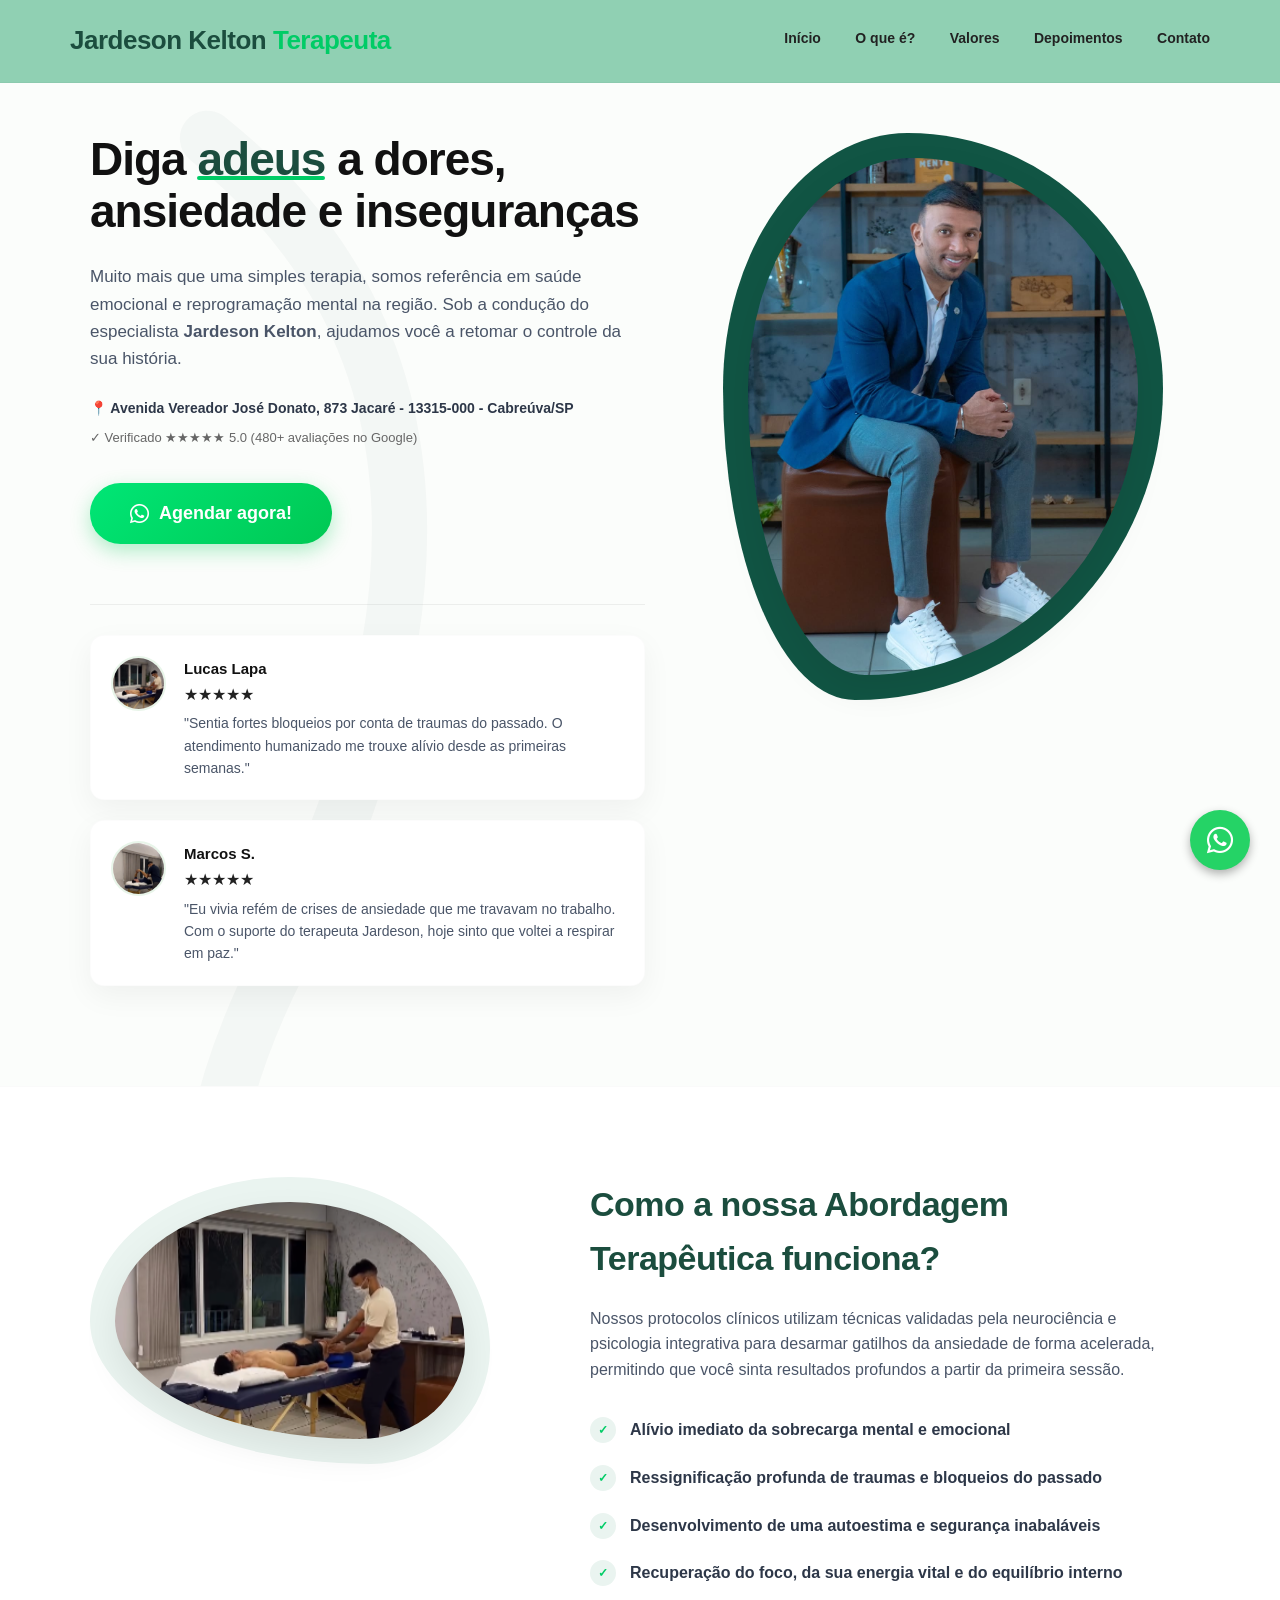
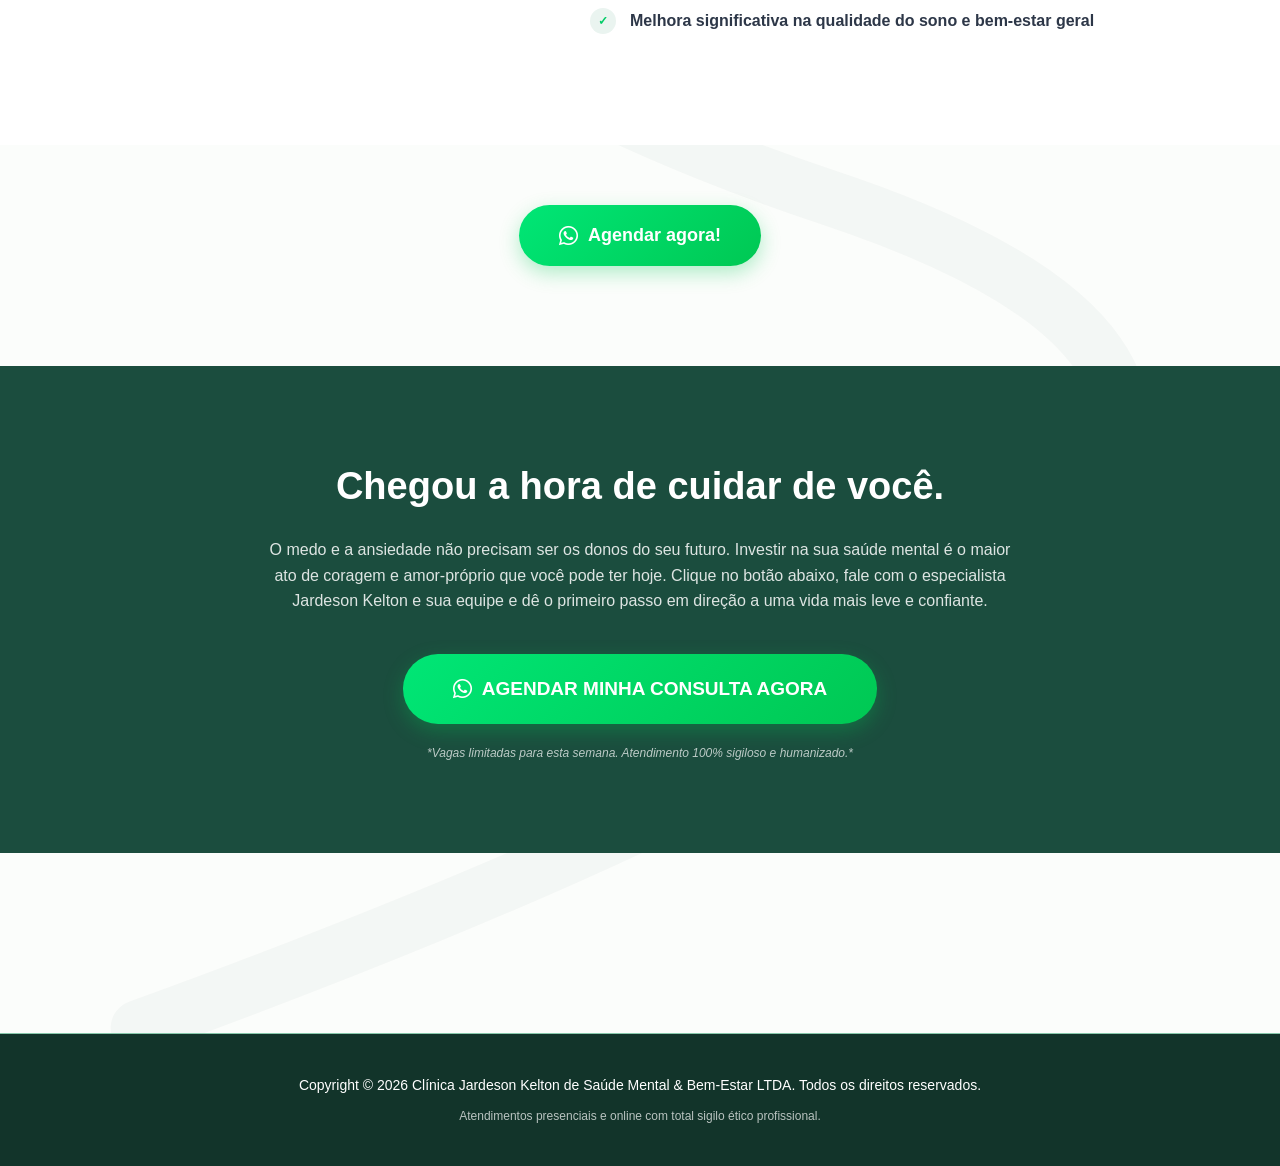
==== index.html @ 59429563 "First commit" ====
<!DOCTYPE html>
<html lang="pt-BR">
<head>
    <meta charset="UTF-8">
    <meta name="viewport" content="width=device-width, initial-scale=1.0">
    <title>Clínica Jardeson Kelton - Vença Traumas, Ansiedade e Inseguranças</title>
    <link rel="stylesheet" href="style.css">
    <link rel="stylesheet" href="https://cdnjs.cloudflare.com/ajax/libs/font-awesome/6.0.0/css/all.min.css">
</head>
<body>

    <div class="watermark-bg"></div>

    <header>
        <div class="header-container clearfix">
            <a href="#" class="logo">Jardeson Kelton<span> Terapeuta</span></a>
            <ul class="nav-menu">
                <li><a href="#">Início</a></li>
                <li><a href="#">O que é?</a></li>
                <li><a href="#">Valores</a></li>
                <li><a href="#">Depoimentos</a></li>
                <li><a href="#">Contato</a></li>
            </ul>
        </div>
    </header>

    <section class="hero-section clearfix">
        <div class="hero-left">
            <h1>Diga <span class="highlight">adeus</span> a dores, ansiedade e inseguranças</h1>
            <p class="subtitle">Muito mais que uma simples terapia, somos referência em saúde emocional e reprogramação mental na região. Sob a condução do especialista <strong>Jardeson Kelton</strong>, ajudamos você a retomar o controle da sua história.</p>
            
            <p class="location-info">📍 Avenida Vereador José Donato, 873 Jacaré - 13315-000 - Cabreúva/SP</p>
            <p class="rating-info">✓ Verificado <span class="stars">★★★★★</span> 5.0 (480+ avaliações no Google)</p>
            
            <a href="https://wa.me/5511999999999" class="btn-cta">
                <i class="fab fa-whatsapp"></i> Agendar agora!
            </a>

            <div class="testimonial-container">
                <div class="testimonial-card">
                    <img src="images/jk4.PNG" alt="Lucas Lapa" class="avatar">
                    <div class="test-content">
                        <span class="author-name">Lucas Lapa</span>
                        <div class="stars">★★★★★</div>
                        <p>"Sentia fortes bloqueios por conta de traumas do passado. O atendimento humanizado me trouxe alívio desde as primeiras semanas."</p>
                    </div>
                </div>

                <div class="testimonial-card">
                    <img src="images/jk3.PNG" alt="Marcos S." class="avatar">
                    <div class="test-content">
                        <span class="author-name">Marcos S.</span>
                        <div class="stars">★★★★★</div>
                        <p>"Eu vivia refém de crises de ansiedade que me travavam no trabalho. Com o suporte do terapeuta Jardeson, hoje sinto que voltei a respirar em paz."</p>
                    </div>
                </div>
            </div>
        </div>

        <div class="hero-right">
            <div class="image-wrapper hero-shape">
                <img src="images/jk2.jpg" alt="Sessão de terapia com Jardeson Kelton" class="main-img">
            </div>
        </div>
    </section>

    <section class="features-section clearfix">
        <div class="features-container">
            <div class="features-left">
                <div class="image-wrapper feature-shape">
                    <img src="images/jk4.PNG" alt="Transformação mental e bem-estar" class="main-img">
                </div>
            </div>

            <div class="features-right">
                <h2>Como a nossa Abordagem Terapêutica funciona?</h2>
                <p class="features-intro">Nossos protocolos clínicos utilizam técnicas validadas pela neurociência e psicologia integrativa para desarmar gatilhos da ansiedade de forma acelerada, permitindo que você sinta resultados profundos a partir da primeira sessão.</p>
                
                <ul class="feature-list">
                    <li>Alívio imediato da sobrecarga mental e emocional</li>
                    <li>Ressignificação profunda de traumas e bloqueios do passado</li>
                    <li>Desenvolvimento de uma autoestima e segurança inabaláveis</li>
                    <li>Recuperação do foco, da sua energia vital e do equilíbrio interno</li>
                    <li>Melhora significativa na qualidade do sono e bem-estar geral</li>
                </ul>
            </div>
        </div>
    </section>

    <section class="cta-center-section">
        <a href="https://wa.me/5511999999999" class="btn-cta">
            <i class="fab fa-whatsapp"></i> Agendar agora!
        </a>
    </section>

    <section class="final-cta-section">
        <div class="final-cta-container">
            <h2>Chegou a hora de cuidar de você.</h2>
            <p>O medo e a ansiedade não precisam ser os donos do seu futuro. Investir na sua saúde mental é o maior ato de coragem e amor-próprio que você pode ter hoje. Clique no botão abaixo, fale com o especialista Jardeson Kelton e sua equipe e dê o primeiro passo em direção a uma vida mais leve e confiante.</p>
            <a href="https://wa.me/5511999999999" class="btn-cta btn-large">
                <i class="fab fa-whatsapp"></i> AGENDAR MINHA CONSULTA AGORA
            </a>
            <span class="sub-text">*Vagas limitadas para esta semana. Atendimento 100% sigiloso e humanizado.*</span>
        </div>
    </section>

    <section class="footer-image-section"></section>

    <footer>
        <p>Copyright © 2026 Clínica Jardeson Kelton de Saúde Mental & Bem-Estar LTDA. Todos os direitos reservados.</p>
        <p style="margin-top: 10px; font-size: 9pt; opacity: 0.7;">Atendimentos presenciais e online com total sigilo ético profissional.</p>
    </footer>

    <a href="https://wa.me/5511999999999" class="whatsapp-floating" target="_blank">
        <i class="fab fa-whatsapp"></i>
    </a>

</body>
</html>
---- style.css ----
/* RESET E CONFIGURAÇÕES DE CORES BASE */
:root {
    --primary-color: #1b4d3e;      /* Verde Escuro Clínico */
    --accent-color: #00cc66;       /* Verde WhatsApp de Alta Conversão */
    --accent-hover: #00b359;
    --text-dark: #222222;
    --text-muted: #666666;
    --bg-light: #fbfdfb;           /* Fundo off-white com toque sutil de verde */
    --card-shadow: 0 10px 30px rgba(0, 0, 0, 0.05);
}

* {
    box-sizing: border-box;
    margin: 0;
    padding: 0;
    font-family: 'Segoe UI', Tahoma, Geneva, Verdana, sans-serif;
}

body {
    background-color: var(--bg-light);
    color: var(--text-dark);
    line-height: 1.6;
    overflow-x: hidden;
    position: relative;
}

/* MARCA D'ÁGUA ORGÂNICA DE FUNDO (Linhas fluidas da referência) */
.watermark-bg {
    position: absolute;
    width: 100%;
    height: 100%;
    top: 0;
    left: 0;
    background-image: url('data:image/svg+xml;utf8,<svg xmlns="http://www.w3.org/2000/svg" width="1000" height="2000" viewBox="0 0 1000 2000"><path d="M150,100 Q400,300 200,700 T600,1300 T100,1900" fill="none" stroke="rgba(27,77,62,0.03)" stroke-width="40" stroke-linecap="round"/></svg>');
    background-size: cover;
    z-index: -1;
    pointer-events: none;
}

.clearfix::after {
    content: "";
    clear: both;
    display: table;
}

/* CABEÇALHO PREMIUM */
header {
    background-color: rgba(140, 207, 176, 0.959);
    padding: 20px 40px;
    border-bottom: 1px solid rgba(0,0,0,0.03);
    position: sticky;
    top: 0;
    z-index: 1000;
    backdrop-filter: blur(10px);
}

.header-container {
    max-width: 1140px;
    margin: 0 auto;
}

.logo {
    float: left;
    font-size: 26px;
    font-weight: 800;
    color: var(--primary-color);
    text-decoration: none;
    letter-spacing: -0.5px;
}

.logo span { color: var(--accent-color); }

.nav-menu {
    float: right;
    list-style: none;
    margin-top: 5px;
}

.nav-menu li { display: inline-block; margin-left: 30px; }
.nav-menu li a {
    text-decoration: none;
    color: var(--text-dark);
    font-size: 14px;
    font-weight: 600;
    transition: color 0.2s;
}
.nav-menu li a:hover { color: var(--primary-color); }

/* SEÇÃO HERO */
.hero-section {
    max-width: 1140px;
    margin: 50px auto;
    padding: 0 20px;
}

.hero-left { width: 55%; float: left; padding-right: 50px; }
.hero-right { width: 45%; float: right; display: flex; justify-content: center; }

.hero-left h1 {
    font-size: 46px;
    color: #111111;
    line-height: 1.15;
    margin-bottom: 25px;
    font-weight: 800;
    letter-spacing: -1px;
}

.hero-left h1 .highlight {
    color: var(--primary-color);
    position: relative;
    display: inline-block;
}

.hero-left h1 .highlight::after {
    content: "";
    position: absolute;
    width: 100%;
    height: 4px;
    background: var(--accent-color);
    bottom: 5px;
    left: 0;
    border-radius: 2px;
}

.subtitle {
    font-size: 17px;
    color: #4a5568;
    margin-bottom: 25px;
    font-weight: 400;
}

.location-info {
    font-size: 14px;
    color: #2d3748;
    font-weight: 700;
    margin-bottom: 8px;
}

.rating-info {
    font-size: 13px;
    color: var(--text-muted);
    margin-bottom: 35px;
}

/* BOTÃO DE CONVERSÃO WHATSAPP (IGUAL À REFERÊNCIA) */
.btn-cta {
    display: inline-flex;
    align-items: center;
    gap: 10px;
    background: linear-gradient(135deg, #00e676 0%, #00c853 100%);
    color: #ffffff;
    text-decoration: none;
    padding: 16px 40px;
    border-radius: 50px;
    font-size: 18px;
    font-weight: 700;
    box-shadow: 0 7px 20px rgba(0, 200, 83, 0.3);
    transition: all 0.3s transform ease;
    margin-bottom: 40px;
}

.btn-cta:hover {
    transform: translateY(-2px);
    box-shadow: 0 10px 25px rgba(0, 200, 83, 0.4);
}

.btn-cta i { font-size: 22px; }

/* LISTA DE DEPOIMENTOS (Estilo clean flutuante) */
.testimonial-container {
    margin-top: 20px;
    border-top: 1px solid rgba(0,0,0,0.06);
    padding-top: 30px;
}

.testimonial-card {
    background: #ffffff;
    padding: 20px;
    border-radius: 14px;
    box-shadow: var(--card-shadow);
    margin-bottom: 20px;
    display: flex;
    align-items: flex-start;
    border: 1px solid rgba(0,0,0,0.01);
}

.avatar {
    width: 55px;
    height: 55px;
    border-radius: 50%;
    object-fit: cover;
    margin-right: 18px;
    border: 2px solid #e8f5e9;
}

.test-content .author-name {
    font-weight: 700;
    font-size: 15px;
    color: #111;
}

.test-content p {
    font-size: 14px;
    color: #4a5568;
    margin-top: 5px;
    font-style: normal;
}

/* MOLDURA EM CURVA ORGÂNICA (Estética Premium da foto) */
.hero-shape {
    background: #115544;
    border-radius: 42% 58% 70% 30% / 45% 45% 55% 55%;
    padding: 25px;
    max-width: 440px;
}

.feature-shape {
    background: #eaf4f0;
    border-radius: 50% 50% 30% 70% / 50% 60% 40% 50%;
    padding: 25px;
    max-width: 400px;
}

.main-img {
    width: 100%;
    height: auto;
    display: block;
    object-fit: cover;
    border-radius: inherit; /* Herda o formato orgânico */
    box-shadow: 0 15px 35px rgba(0,0,0,0.08);
}

/* SEÇÃO CARACTERÍSTICAS / O QUE É */
.features-section {
    background-color: #ffffff;
    padding: 90px 0;
    margin-top: 80px;
    border-top: 1px solid rgba(0,0,0,0.02);
}

.features-container { max-width: 1140px; margin: 0 auto; padding: 0 20px; }
.features-left { width: 40%; float: left; }
.features-right { width: 60%; float: right; padding-left: 60px; }

.features-right h2 {
    font-size: 34px;
    color: var(--primary-color);
    margin-bottom: 20px;
    font-weight: 800;
    letter-spacing: -0.5px;
}

.features-intro { font-size: 16px; color: #4a5568; margin-bottom: 35px; }

.feature-list { list-style: none; }
.feature-list li {
    font-size: 16px;
    font-weight: 600;
    color: #2d3748;
    margin-bottom: 22px;
    position: relative;
    padding-left: 40px;
}

.feature-list li::before {
    content: "✓";
    position: absolute;
    left: 0;
    top: 0;
    width: 26px;
    height: 26px;
    background-color: #eaf4f0;
    color: var(--accent-color);
    border-radius: 50%;
    text-align: center;
    line-height: 26px;
    font-size: 12px;
    font-weight: 900;
}

.cta-center-section { text-align: center; padding: 60px 20px; }

/* SEÇÃO FINAL DE CONVERSÃO (LINDO CONTRASTE VERDE ESCURO) */
.final-cta-section {
    background-color: var(--primary-color);
    color: #ffffff;
    padding: 90px 20px;
    text-align: center;
}

.final-cta-container { max-width: 750px; margin: 0 auto; }
.final-cta-container h2 { font-size: 38px; margin-bottom: 20px; font-weight: 800; }
.final-cta-container p { font-size: 16px; margin-bottom: 40px; opacity: 0.85; }

.btn-large { padding: 20px 50px; font-size: 19px; }

.sub-text {
    display: block;
    font-size: 12px;
    margin-top: -20px;
    opacity: 0.7;
    font-style: italic;
}

/* IMAGEM PRE-RODAPÉ (Skyline/Prédio da Referência) */
.footer-image-section {
    height: 180px;
    background: url('https://images.unsplash.com/photo-1542362567-b07eac790abc?auto=format&fit=crop&w=1200&q=80') no-repeat center center;
    background-size: cover;
    opacity: 0.15;
    filter: grayscale(100%);
}

/* RODAPÉ */
footer {
    background-color: #12342a;
    color: #ffffff;
    padding: 40px 20px;
    text-align: center;
    font-size: 14px;
    border-top: 1px solid rgba(140, 207, 176, 0.959);
}

/* WHATSAPP FLUTUANTE FIXO NO CANTO DA TELA */
.whatsapp-floating {
    position: fixed;
    width: 60px;
    height: 60px;
    bottom: 30px;
    right: 30px;
    background-color: #25d366;
    color: #fff;
    border-radius: 50%;
    text-align: center;
    font-size: 30px;
    box-shadow: 0 4px 10px rgba(0,0,0,0.3);
    z-index: 1000;
    display: flex;
    align-items: center;
    justify-content: center;
    text-decoration: none;
    transition: transform 0.2s;
}

.whatsapp-floating:hover { transform: scale(1.1); }

/* RESPONSIVIDADE EXCELENTE PARA CELULAR */
@media (max-width: 768px) {
    .hero-left, .hero-right, .features-left, .features-right {
        width: 100%;
        float: none;
        padding: 0;
    }
    .hero-right { margin-top: 40px; }
    .features-right { margin-top: 40px; }
    .nav-menu { display: none; }
    .hero-left h1 { font-size: 32px; }
    .final-cta-container h2 { font-size: 28px; }
    .btn-large { font-size: 15px; padding: 15px 20px; }
}
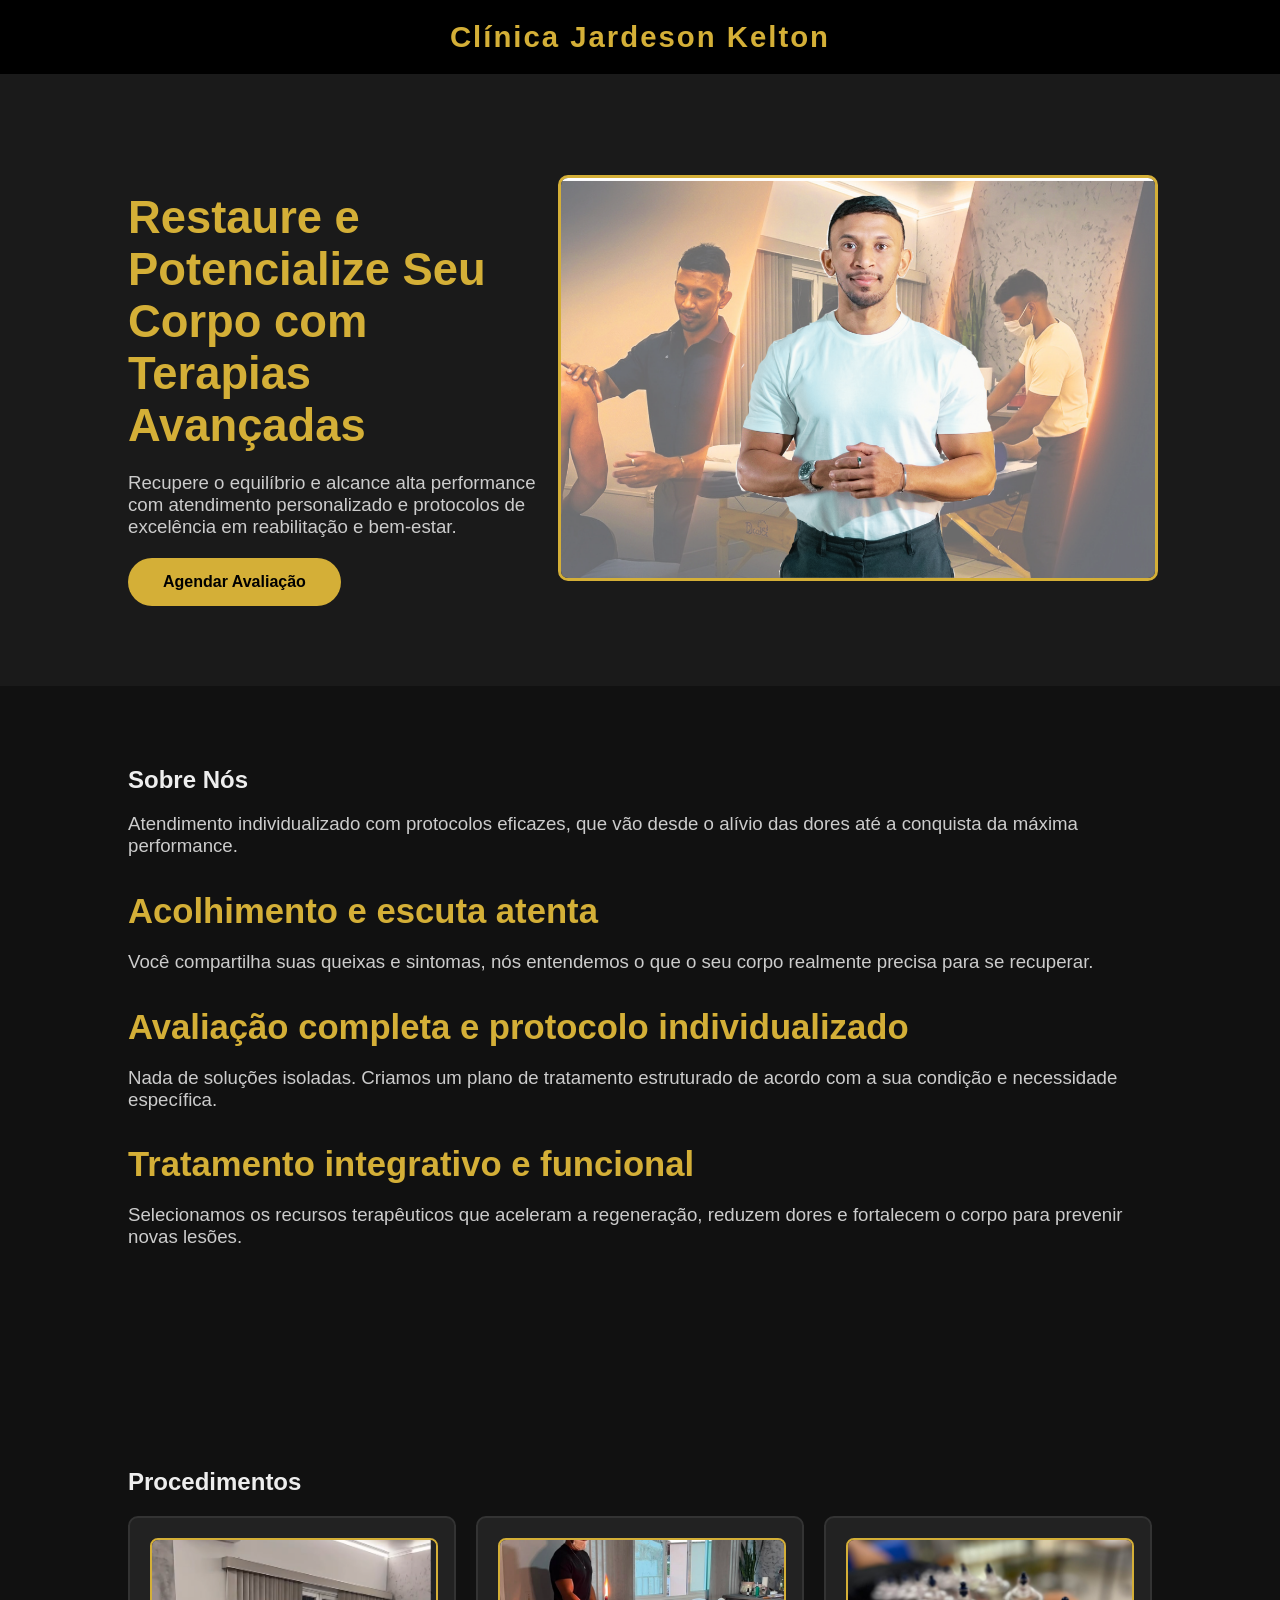
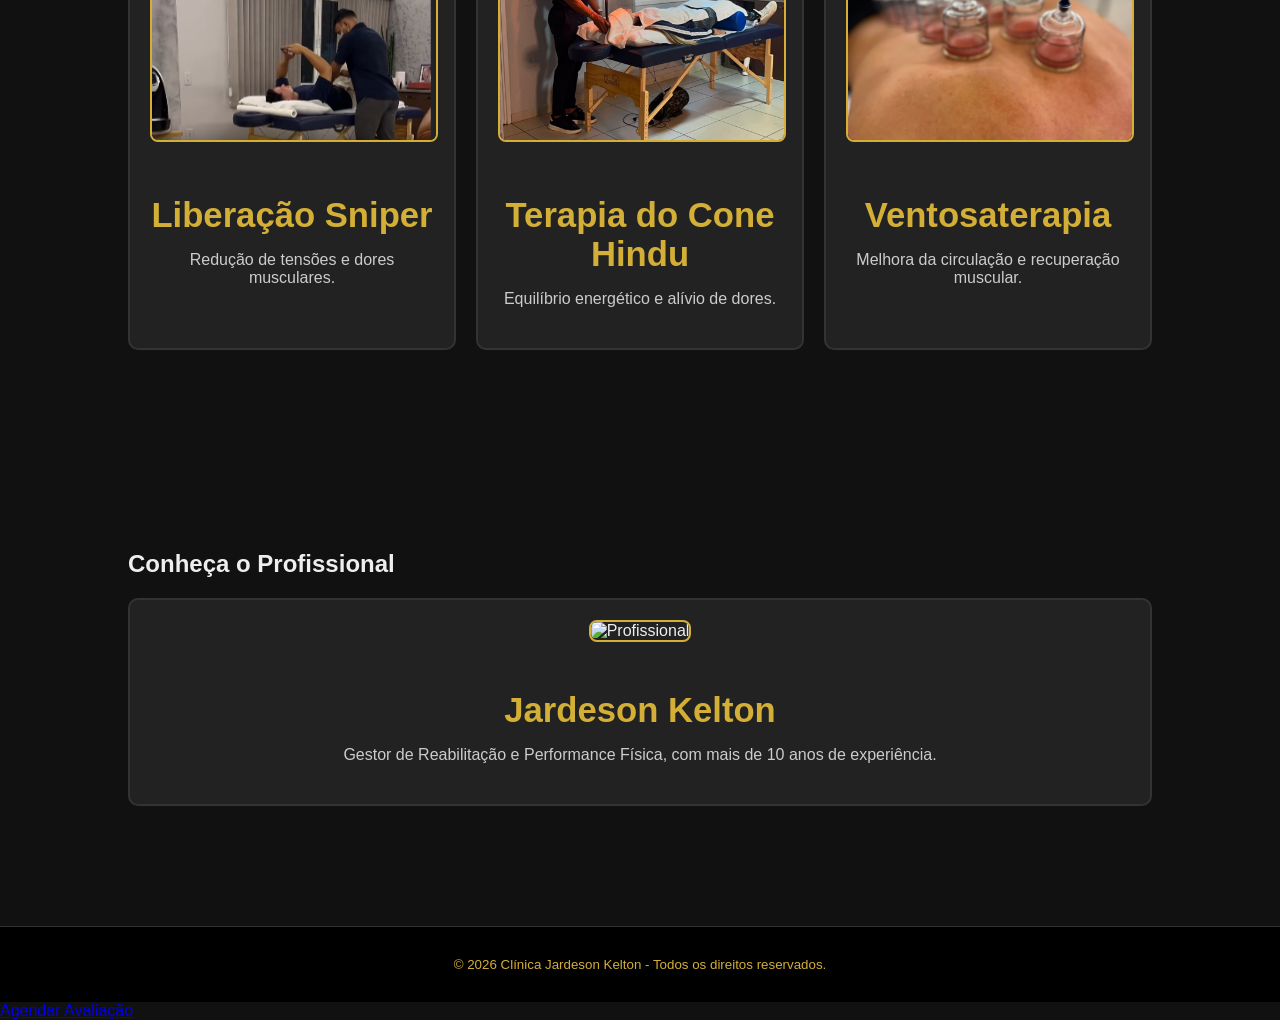
==== commit 6f81601f: "Refactor index.html for improved layout and styling Updated the structure and styling of the index.h" ====
--- a/index.html
+++ b/index.html
@@ -1,119 +1,220 @@
 <!DOCTYPE html>
 <html lang="pt-BR">
 <head>
-    <meta charset="UTF-8">
-    <meta name="viewport" content="width=device-width, initial-scale=1.0">
-    <title>Clínica Jardeson Kelton - Vença Traumas, Ansiedade e Inseguranças</title>
-    <link rel="stylesheet" href="style.css">
-    <link rel="stylesheet" href="https://cdnjs.cloudflare.com/ajax/libs/font-awesome/6.0.0/css/all.min.css">
+  <meta charset="UTF-8">
+  <meta name="viewport" content="width=device-width, initial-scale=1.0">
+  <title>Clínica Jardeson Kelton</title>
+  <style>
+    body {
+      margin: 0;
+      font-family: 'Helvetica Neue', Arial, sans-serif;
+      background-color: #111; /* fundo escuro */
+      color: #eee;
+    }
+
+    header {
+      background: #000;
+      color: #d4af37; /* dourado */
+      padding: 20px 40px;
+      text-align: center;
+      font-size: 22pt;
+      font-weight: bold;
+      letter-spacing: 2px;
+    }
+
+    .hero {
+      display: flex;
+      justify-content: space-between;
+      align-items: center;
+      padding: 80px 10%;
+      background-color: #1a1a1a;
+    }
+
+    .hero-text {
+      width: 50%;
+    }
+
+    .hero-text h1 {
+      font-size: 34pt;
+      color: #d4af37;
+      margin-bottom: 20px;
+    }
+
+    .hero-text p {
+      font-size: 14pt;
+      margin-bottom: 20px;
+      color: #ccc;
+    }
+
+    .hero-text .btn {
+      display: inline-block;
+      background: #d4af37;
+      color: #000;
+      padding: 15px 35px;
+      border-radius: 30px;
+      text-decoration: none;
+      font-weight: bold;
+      transition: 0.3s;
+    }
+
+    .hero-text .btn:hover {
+      background: #b7952b;
+    }
+
+    .hero-img {
+      width: 69%;
+    }
+
+    .hero-img img {
+      width: 100%;
+      height: 400px; /* tamanho padrão da foto */
+      object-fit: cover;
+      border-radius: 10px;
+      border: 3px solid #d4af37;
+    }
+
+    section {
+      padding: 60px 10%;
+    }
+
+    section h3 {
+      font-size: 26pt;
+      margin-bottom: 20px;
+      color: #d4af37;
+    }
+
+    h3 {
+  color: #d4af37; /* dourado */
+  margin-bottom: 10px;
+}
+
+p {
+  color: #ccc;
+  font-size: 14pt;
+  margin-bottom: 20px;
+}
+
+
+    .sobre, .procedimentos, .profissional {
+      margin-bottom: 60px;
+    }
+
+    .cards {
+      display: flex;
+      flex-wrap: wrap;
+      gap: 20px;
+    }
+
+    .card {
+      flex: 1 1 250px;
+      background: #222;
+      padding: 20px;
+      border-radius: 10px;
+      text-align: center;
+      border: 2px solid #333;
+      transition: 0.3s;
+    }
+
+    .card:hover {
+      border-color: #d4af37;
+    }
+
+    .card img {
+      width: 100%;
+      height: 200px; /* tamanho padrão das fotos dos cards */
+      object-fit: cover;
+      border-radius: 8px;
+      margin-bottom: 15px;
+      border: 2px solid #d4af37;
+    }
+
+    .card h3 {
+      color: #d4af37;
+      margin-bottom: 10px;
+    }
+
+    .card p {
+      color: #ccc;
+      font-size: 12pt;
+    }
+
+    footer {
+      background: #000;
+      color: #d4af37;
+      text-align: center;
+      padding: 30px;
+      font-size: 10pt;
+      border-top: 1px solid #333;
+    }
+  </style>
 </head>
 <body>
 
-    <div class="watermark-bg"></div>
-
-    <header>
-        <div class="header-container clearfix">
-            <a href="#" class="logo">Jardeson Kelton<span> Terapeuta</span></a>
-            <ul class="nav-menu">
-                <li><a href="#">Início</a></li>
-                <li><a href="#">O que é?</a></li>
-                <li><a href="#">Valores</a></li>
-                <li><a href="#">Depoimentos</a></li>
-                <li><a href="#">Contato</a></li>
-            </ul>
-        </div>
-    </header>
-
-    <section class="hero-section clearfix">
-        <div class="hero-left">
-            <h1>Diga <span class="highlight">adeus</span> a dores, ansiedade e inseguranças</h1>
-            <p class="subtitle">Muito mais que uma simples terapia, somos referência em saúde emocional e reprogramação mental na região. Sob a condução do especialista <strong>Jardeson Kelton</strong>, ajudamos você a retomar o controle da sua história.</p>
-            
-            <p class="location-info">📍 Avenida Vereador José Donato, 873 Jacaré - 13315-000 - Cabreúva/SP</p>
-            <p class="rating-info">✓ Verificado <span class="stars">★★★★★</span> 5.0 (480+ avaliações no Google)</p>
-            
-            <a href="https://wa.me/5511999999999" class="btn-cta">
-                <i class="fab fa-whatsapp"></i> Agendar agora!
-            </a>
-
-            <div class="testimonial-container">
-                <div class="testimonial-card">
-                    <img src="images/jk4.PNG" alt="Lucas Lapa" class="avatar">
-                    <div class="test-content">
-                        <span class="author-name">Lucas Lapa</span>
-                        <div class="stars">★★★★★</div>
-                        <p>"Sentia fortes bloqueios por conta de traumas do passado. O atendimento humanizado me trouxe alívio desde as primeiras semanas."</p>
-                    </div>
-                </div>
-
-                <div class="testimonial-card">
-                    <img src="images/jk3.PNG" alt="Marcos S." class="avatar">
-                    <div class="test-content">
-                        <span class="author-name">Marcos S.</span>
-                        <div class="stars">★★★★★</div>
-                        <p>"Eu vivia refém de crises de ansiedade que me travavam no trabalho. Com o suporte do terapeuta Jardeson, hoje sinto que voltei a respirar em paz."</p>
-                    </div>
-                </div>
-            </div>
-        </div>
-
-        <div class="hero-right">
-            <div class="image-wrapper hero-shape">
-                <img src="images/jk2.jpg" alt="Sessão de terapia com Jardeson Kelton" class="main-img">
-            </div>
-        </div>
-    </section>
-
-    <section class="features-section clearfix">
-        <div class="features-container">
-            <div class="features-left">
-                <div class="image-wrapper feature-shape">
-                    <img src="images/jk4.PNG" alt="Transformação mental e bem-estar" class="main-img">
-                </div>
-            </div>
-
-            <div class="features-right">
-                <h2>Como a nossa Abordagem Terapêutica funciona?</h2>
-                <p class="features-intro">Nossos protocolos clínicos utilizam técnicas validadas pela neurociência e psicologia integrativa para desarmar gatilhos da ansiedade de forma acelerada, permitindo que você sinta resultados profundos a partir da primeira sessão.</p>
-                
-                <ul class="feature-list">
-                    <li>Alívio imediato da sobrecarga mental e emocional</li>
-                    <li>Ressignificação profunda de traumas e bloqueios do passado</li>
-                    <li>Desenvolvimento de uma autoestima e segurança inabaláveis</li>
-                    <li>Recuperação do foco, da sua energia vital e do equilíbrio interno</li>
-                    <li>Melhora significativa na qualidade do sono e bem-estar geral</li>
-                </ul>
-            </div>
-        </div>
-    </section>
-
-    <section class="cta-center-section">
-        <a href="https://wa.me/5511999999999" class="btn-cta">
-            <i class="fab fa-whatsapp"></i> Agendar agora!
-        </a>
-    </section>
-
-    <section class="final-cta-section">
-        <div class="final-cta-container">
-            <h2>Chegou a hora de cuidar de você.</h2>
-            <p>O medo e a ansiedade não precisam ser os donos do seu futuro. Investir na sua saúde mental é o maior ato de coragem e amor-próprio que você pode ter hoje. Clique no botão abaixo, fale com o especialista Jardeson Kelton e sua equipe e dê o primeiro passo em direção a uma vida mais leve e confiante.</p>
-            <a href="https://wa.me/5511999999999" class="btn-cta btn-large">
-                <i class="fab fa-whatsapp"></i> AGENDAR MINHA CONSULTA AGORA
-            </a>
-            <span class="sub-text">*Vagas limitadas para esta semana. Atendimento 100% sigiloso e humanizado.*</span>
-        </div>
-    </section>
-
-    <section class="footer-image-section"></section>
-
-    <footer>
-        <p>Copyright © 2026 Clínica Jardeson Kelton de Saúde Mental & Bem-Estar LTDA. Todos os direitos reservados.</p>
-        <p style="margin-top: 10px; font-size: 9pt; opacity: 0.7;">Atendimentos presenciais e online com total sigilo ético profissional.</p>
-    </footer>
-
-    <a href="https://wa.me/5511999999999" class="whatsapp-floating" target="_blank">
-        <i class="fab fa-whatsapp"></i>
-    </a>
+  <header>
+    Clínica Jardeson Kelton
+  </header>
+
+  <section class="hero">
+    <div class="hero-text">
+      <h1>Restaure e Potencialize Seu Corpo com Terapias Avançadas</h1>
+      <p>Recupere o equilíbrio e alcance alta performance com atendimento personalizado e protocolos de excelência em reabilitação e bem-estar.</p>
+      <a href="https://wa.me/11991890914?text=Olá%20gostaria%20de%20agendar%20uma%20avaliação" class="btn">Agendar Avaliação</a>
+
+    </div>
+    <div class="hero-img">
+  <img src="images/banjk.png" alt="Foto destaque">
+</div>
+  </section>
+
+  <section class="sobre">
+    <h1>Sobre Nós</h1>
+    <p>Atendimento individualizado com protocolos eficazes, que vão desde o alívio das dores até a conquista da máxima performance.</p>
+     <h3>Acolhimento e escuta atenta</h3>
+  <p>Você compartilha suas queixas e sintomas, nós entendemos o que o seu corpo realmente precisa para se recuperar.</p>
+
+  <h3>Avaliação completa e protocolo individualizado</h3>
+  <p>Nada de soluções isoladas. Criamos um plano de tratamento estruturado de acordo com a sua condição e necessidade específica.</p>
+
+  <h3>Tratamento integrativo e funcional</h3>
+  <p>Selecionamos os recursos terapêuticos que aceleram a regeneração, reduzem dores e fortalecem o corpo para prevenir novas lesões.</p>
+  </section>
+
+  <section class="procedimentos">
+    <h2>Procedimentos</h2>
+    <div class="cards">
+      <div class="card">
+        <img src="images/jk3.PNG" alt="Procedimento 1">
+        <h3>Liberação Sniper</h3>
+        <p>Redução de tensões e dores musculares.</p>
+      </div>
+      <div class="card">
+        <img src="images/cone.jpeg" alt="Procedimento 2">
+        <h3>Terapia do Cone Hindu</h3>
+        <p>Equilíbrio energético e alívio de dores.</p>
+      </div>
+      <div class="card">
+        <img src="images/ventosa.jpeg" alt="Procedimento 3">
+        <h3>Ventosaterapia</h3>
+        <p>Melhora da circulação e recuperação muscular.</p>
+      </div>
+    </div>
+  </section>
+
+  <section class="profissional">
+    <h2>Conheça o Profissional</h2>
+    <div class="cards">
+      <div class="card">
+        <img src="images/foto-profissional.jpg" alt="Profissional">
+        <h3>Jardeson Kelton</h3>
+        <p>Gestor de Reabilitação e Performance Física, com mais de 10 anos de experiência.</p>
+      </div>
+    </div>
+  </section>
+
+  <footer>
+    © 2026 Clínica Jardeson Kelton - Todos os direitos reservados.
+  </footer>
+   <a href="https://wa.me/11991890914?text=Olá%20gostaria%20de%20agendar%20uma%20avaliação" class="btn">Agendar Avaliação</a>
 
 </body>
-</html>+</html>
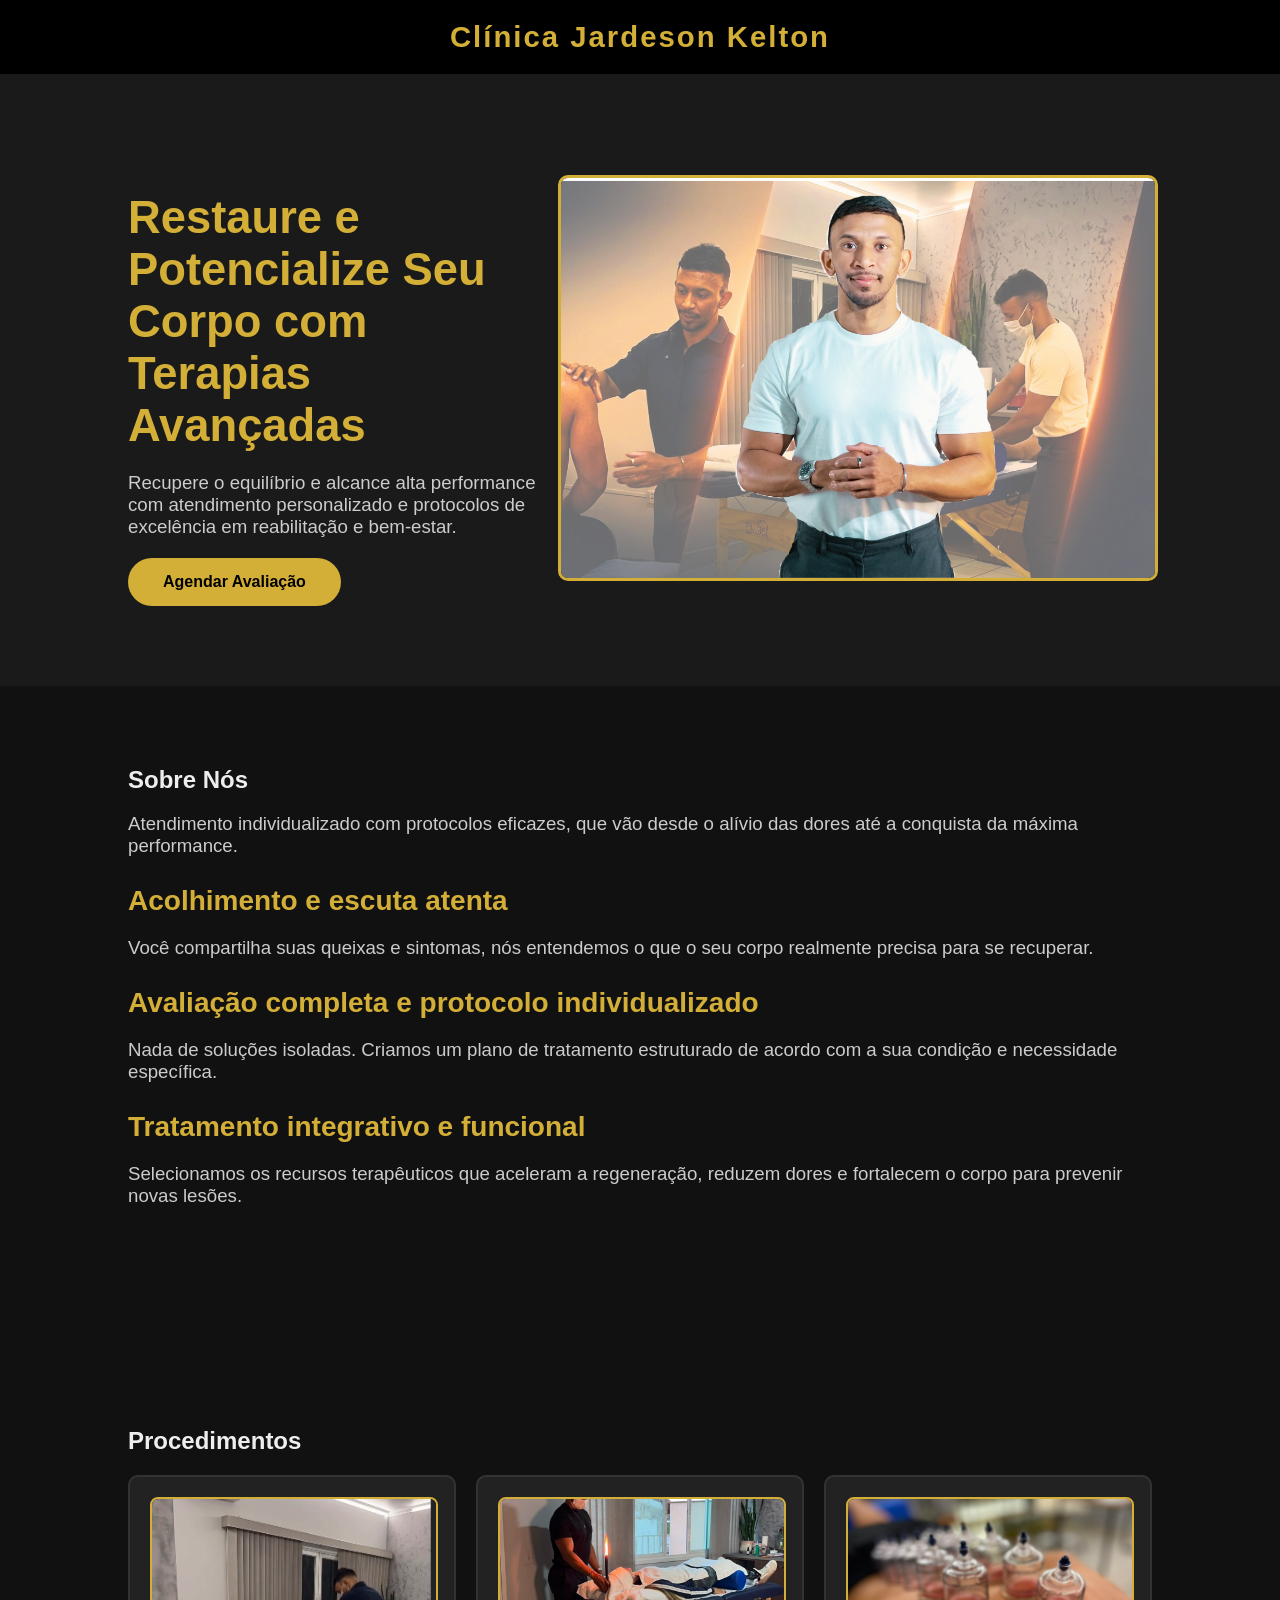
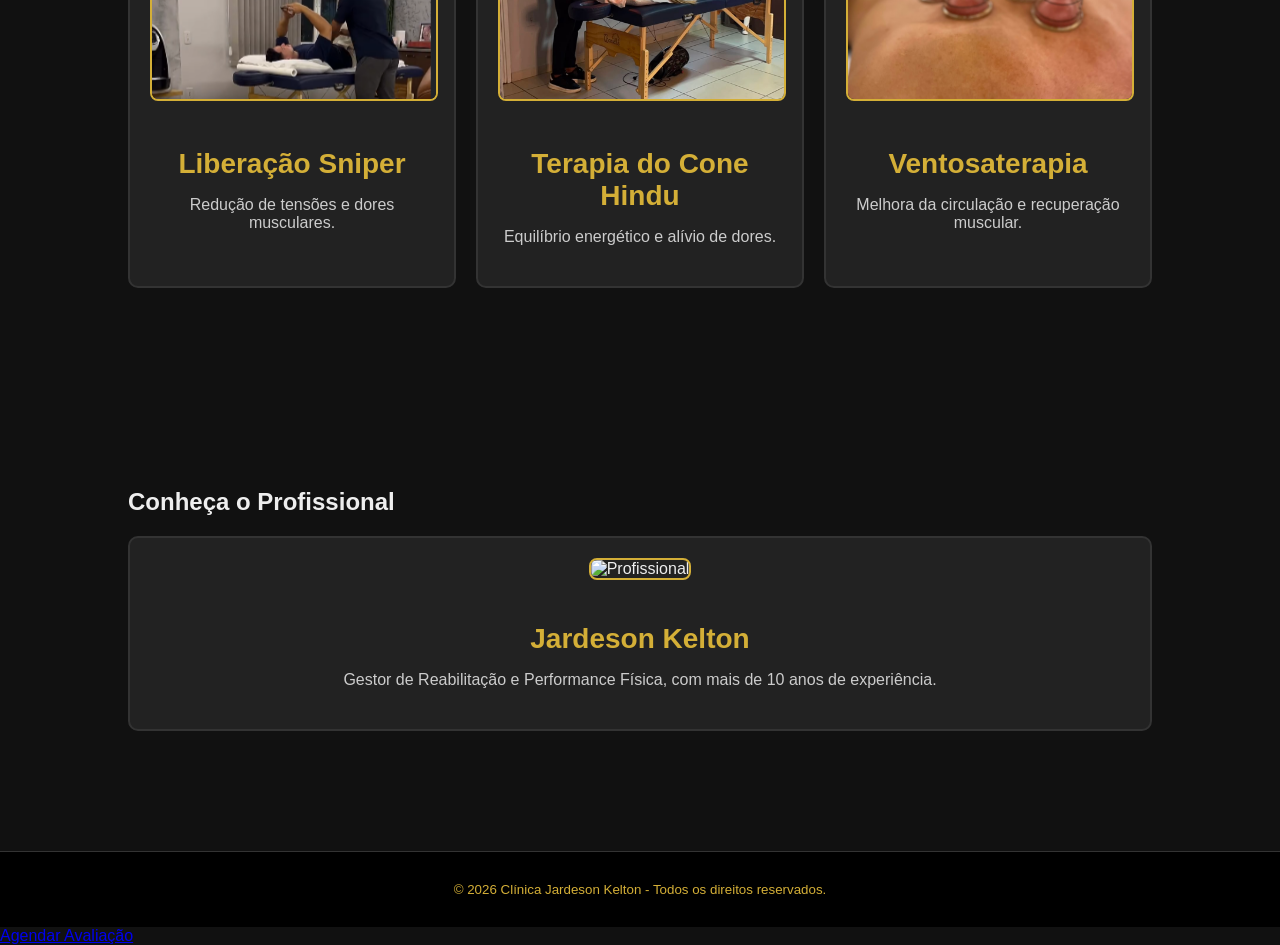
==== commit ee600e80: "Reduce font size of section headings" ====
--- a/index.html
+++ b/index.html
@@ -78,7 +78,7 @@
     }
 
     section h3 {
-      font-size: 26pt;
+      font-size: 21pt;
       margin-bottom: 20px;
       color: #d4af37;
     }
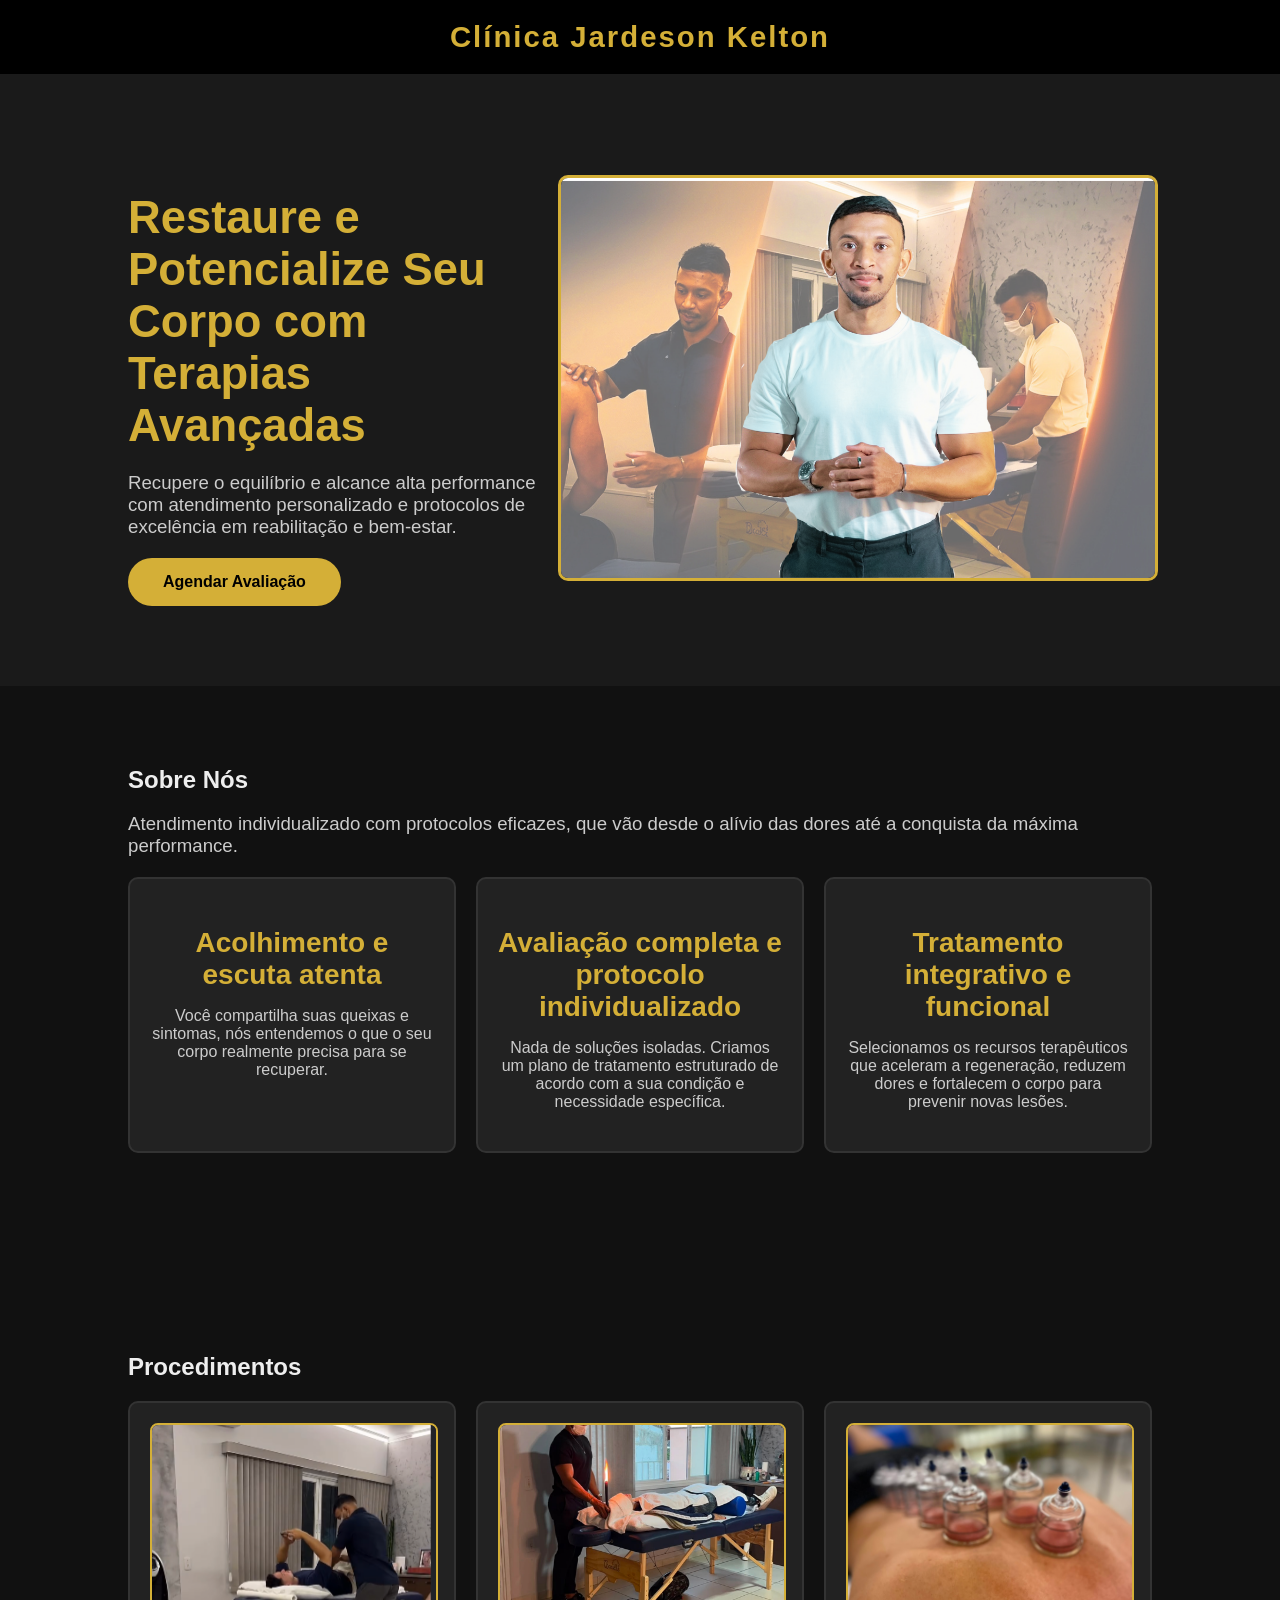
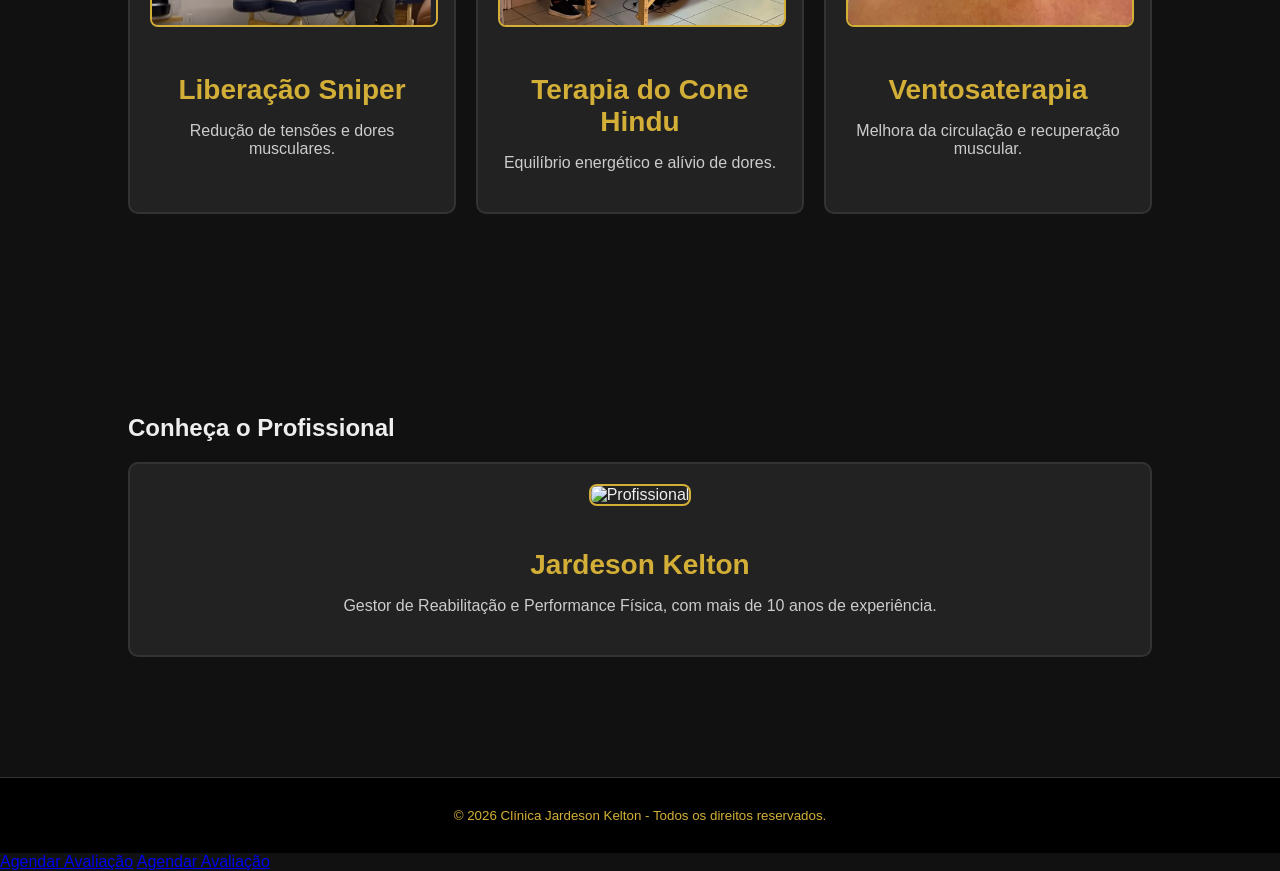
==== commit c4f8e255: "Refactor sections and add card animations Refactor HTML structure to include card elements for servi" ====
--- a/index.html
+++ b/index.html
@@ -84,16 +84,15 @@
     }
 
     h3 {
-  color: #d4af37; /* dourado */
-  margin-bottom: 10px;
-}
-
-p {
-  color: #ccc;
-  font-size: 14pt;
-  margin-bottom: 20px;
-}
-
+      color: #d4af37; /* dourado */
+      margin-bottom: 10px;
+    }
+
+    p {
+      color: #ccc;
+      font-size: 14pt;
+      margin-bottom: 20px;
+    }
 
     .sobre, .procedimentos, .profissional {
       margin-bottom: 60px;
@@ -113,6 +112,14 @@
       text-align: center;
       border: 2px solid #333;
       transition: 0.3s;
+      opacity: 0; /* invisível até animar */
+      transform: translateY(30px);
+    }
+
+    .card.show {
+      opacity: 1;
+      transform: translateY(0);
+      transition: all 0.8s ease;
     }
 
     .card:hover {
@@ -159,24 +166,29 @@
       <h1>Restaure e Potencialize Seu Corpo com Terapias Avançadas</h1>
       <p>Recupere o equilíbrio e alcance alta performance com atendimento personalizado e protocolos de excelência em reabilitação e bem-estar.</p>
       <a href="https://wa.me/11991890914?text=Olá%20gostaria%20de%20agendar%20uma%20avaliação" class="btn">Agendar Avaliação</a>
-
     </div>
     <div class="hero-img">
-  <img src="images/banjk.png" alt="Foto destaque">
-</div>
+      <img src="images/banjk.png" alt="Foto destaque">
+    </div>
   </section>
 
   <section class="sobre">
     <h1>Sobre Nós</h1>
     <p>Atendimento individualizado com protocolos eficazes, que vão desde o alívio das dores até a conquista da máxima performance.</p>
-     <h3>Acolhimento e escuta atenta</h3>
-  <p>Você compartilha suas queixas e sintomas, nós entendemos o que o seu corpo realmente precisa para se recuperar.</p>
-
-  <h3>Avaliação completa e protocolo individualizado</h3>
-  <p>Nada de soluções isoladas. Criamos um plano de tratamento estruturado de acordo com a sua condição e necessidade específica.</p>
-
-  <h3>Tratamento integrativo e funcional</h3>
-  <p>Selecionamos os recursos terapêuticos que aceleram a regeneração, reduzem dores e fortalecem o corpo para prevenir novas lesões.</p>
+    <div class="cards">
+      <div class="card">
+        <h3>Acolhimento e escuta atenta</h3>
+        <p>Você compartilha suas queixas e sintomas, nós entendemos o que o seu corpo realmente precisa para se recuperar.</p>
+      </div>
+      <div class="card">
+        <h3>Avaliação completa e protocolo individualizado</h3>
+        <p>Nada de soluções isoladas. Criamos um plano de tratamento estruturado de acordo com a sua condição e necessidade específica.</p>
+      </div>
+      <div class="card">
+        <h3>Tratamento integrativo e funcional</h3>
+        <p>Selecionamos os recursos terapêuticos que aceleram a regeneração, reduzem dores e fortalecem o corpo para prevenir novas lesões.</p>
+      </div>
+    </div>
   </section>
 
   <section class="procedimentos">
@@ -214,7 +226,27 @@
   <footer>
     © 2026 Clínica Jardeson Kelton - Todos os direitos reservados.
   </footer>
-   <a href="https://wa.me/11991890914?text=Olá%20gostaria%20de%20agendar%20uma%20avaliação" class="btn">Agendar Avaliação</a>
-
+  <a href="https://wa.me/11991890914?text=Olá%20gostaria%20de%20agendar%20uma%20avaliação" class="btn">Agendar Avaliação</a>
+
+  <script>
+    // Intersection Observer para animar os cards ao entrar na tela
+    const cards = document.querySelectorAll('.card');
+    const observer = new IntersectionObserver(entries => {
+      entries.forEach(entry => {
+        if (entry.isIntersecting) {
+          entry.target.classList.add('show');
+        }
+      });
+    }, { threshold: 0.2 });
+
+    cards.forEach(card => {
+      observer.observe(card);
+    });
+  </script>
 </body>
 </html>
+
+   <a href="https://wa.me/11991890914?text=Olá%20gostaria%20de%20agendar%20uma%20avaliação" class="btn">Agendar Avaliação</a>
+
+</body>
+</html>
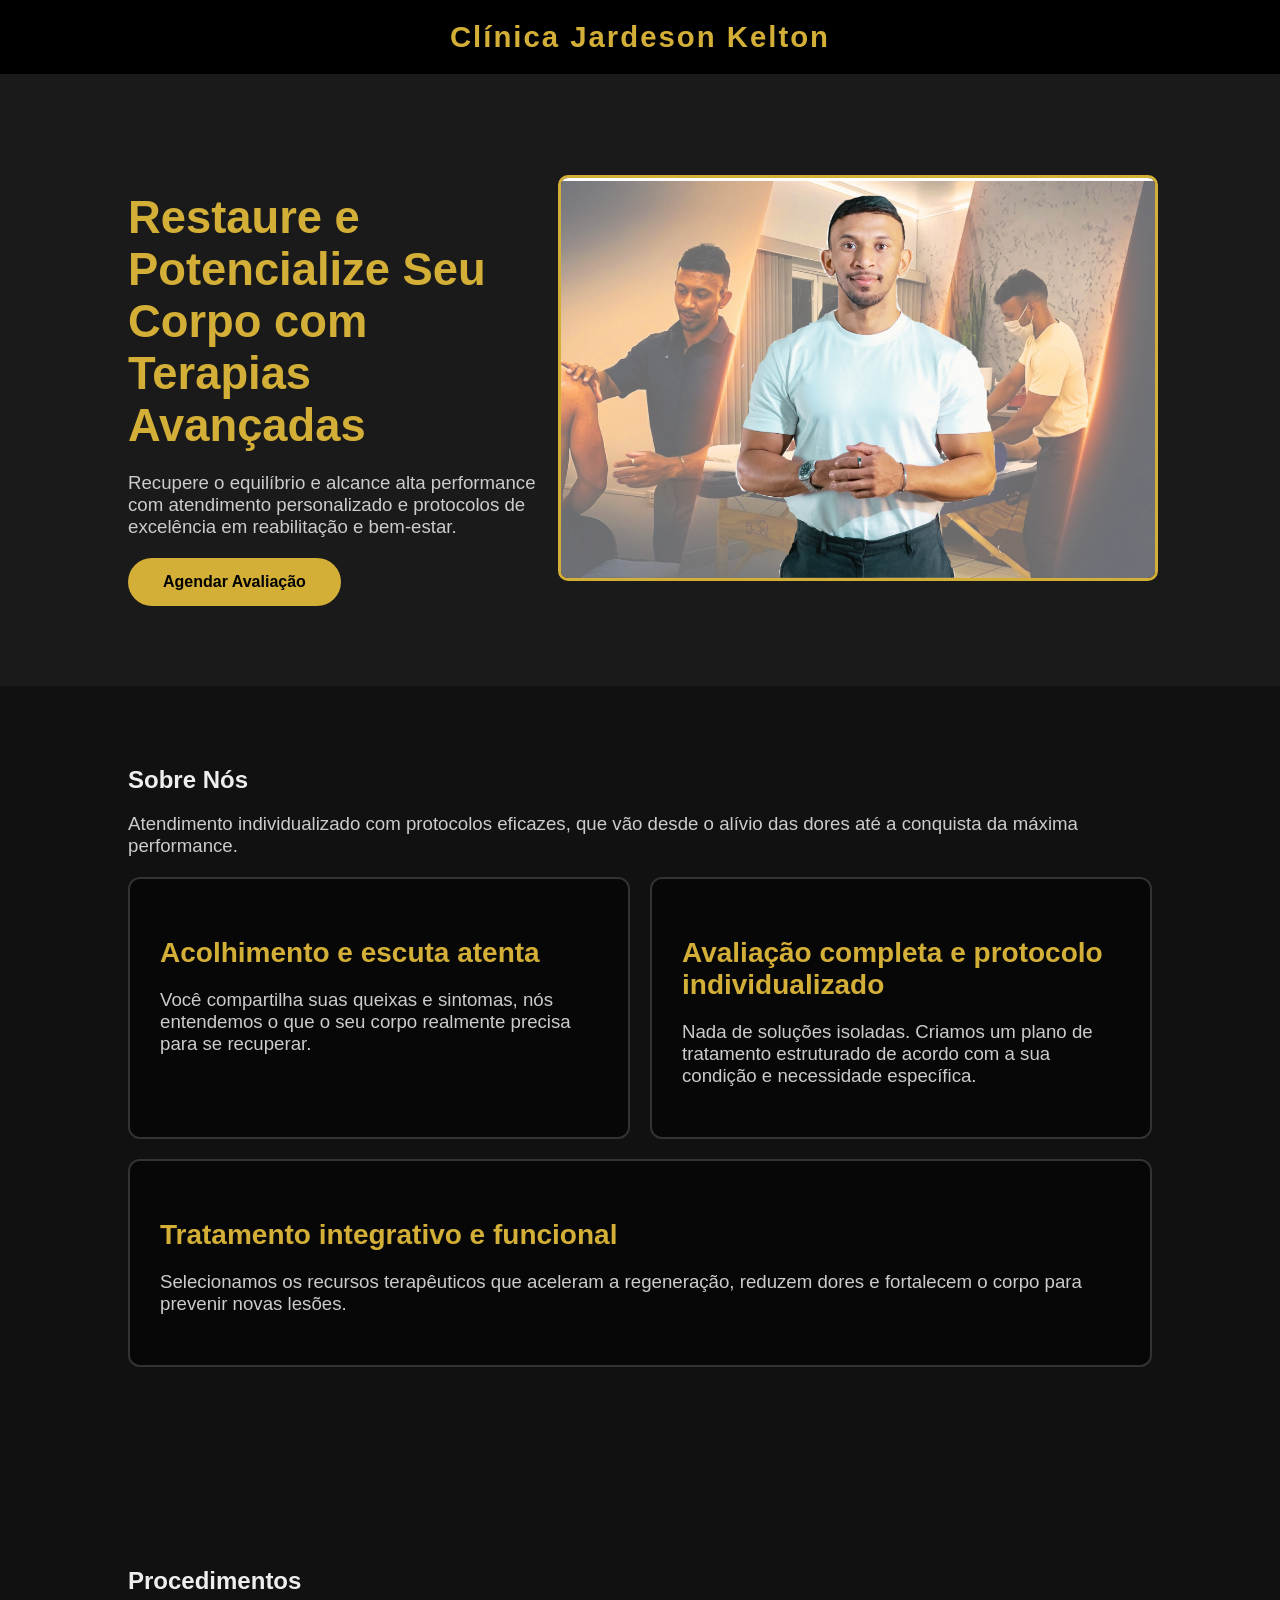
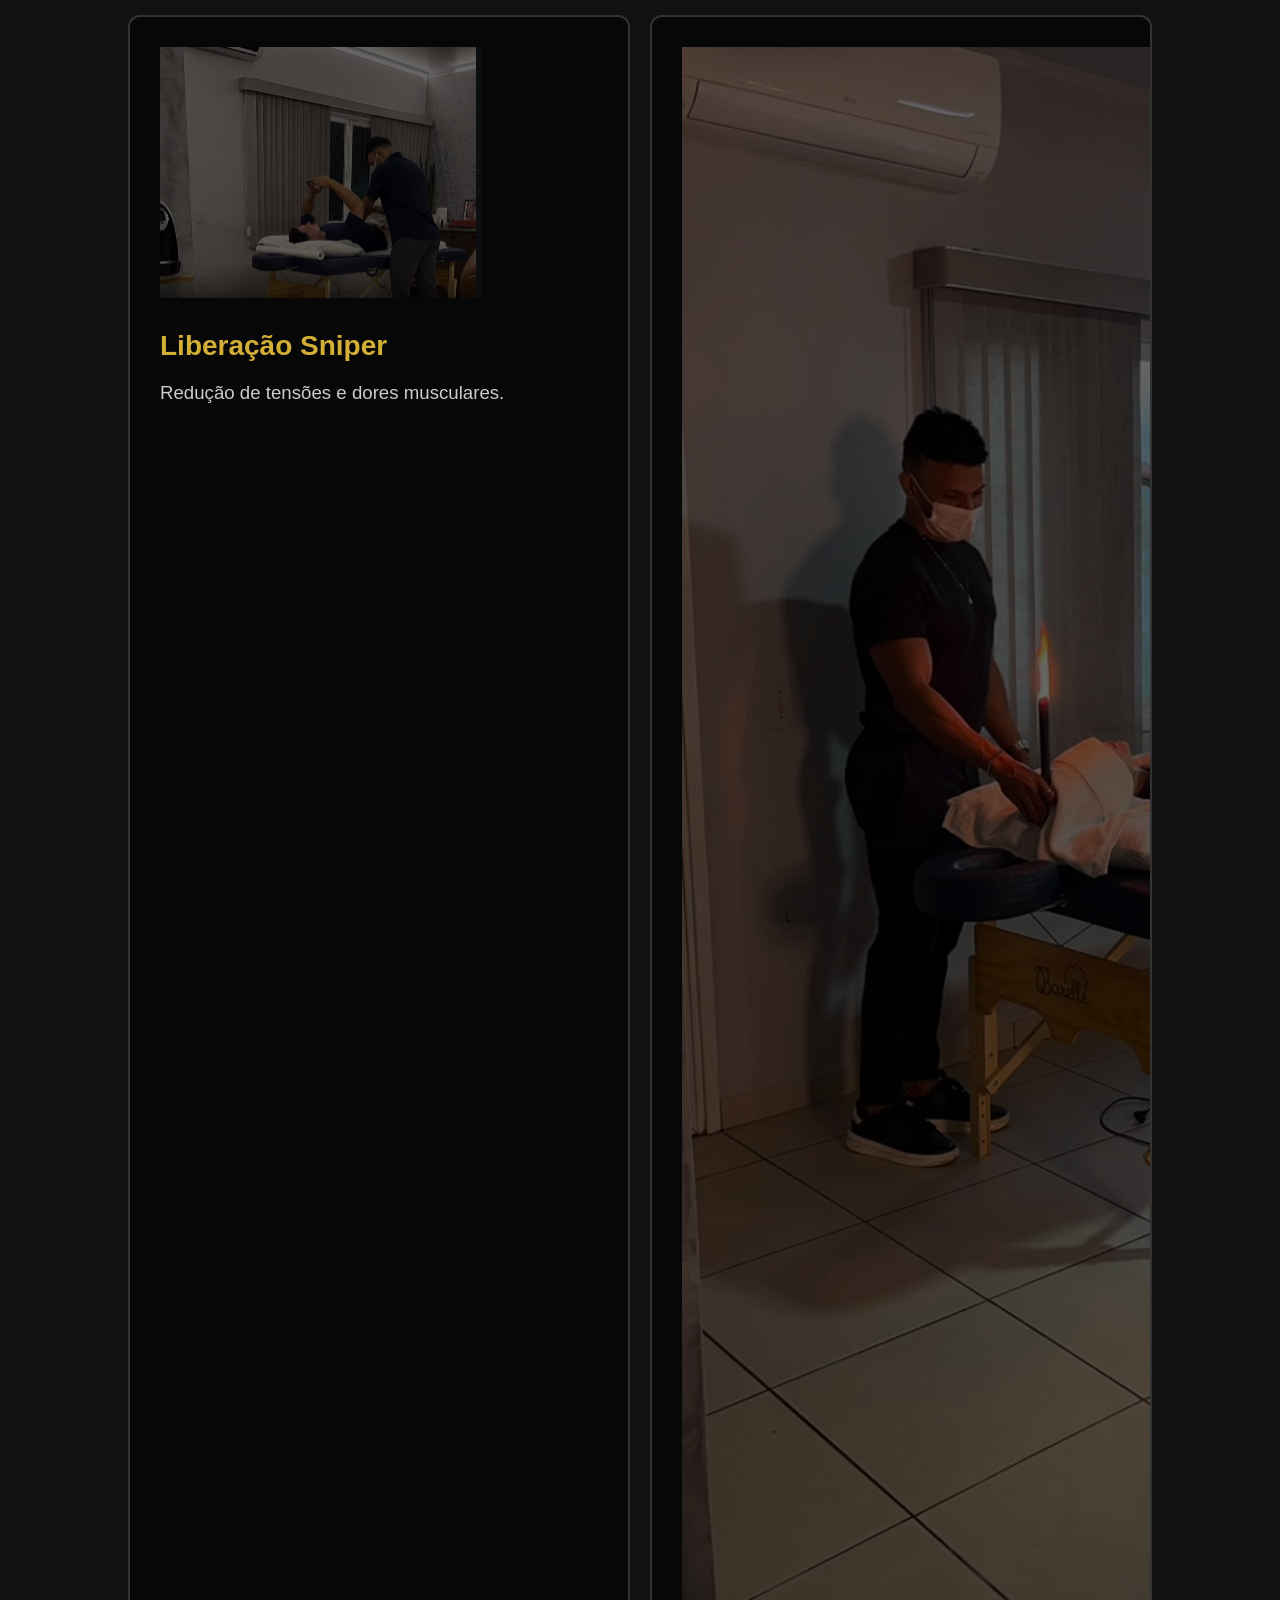
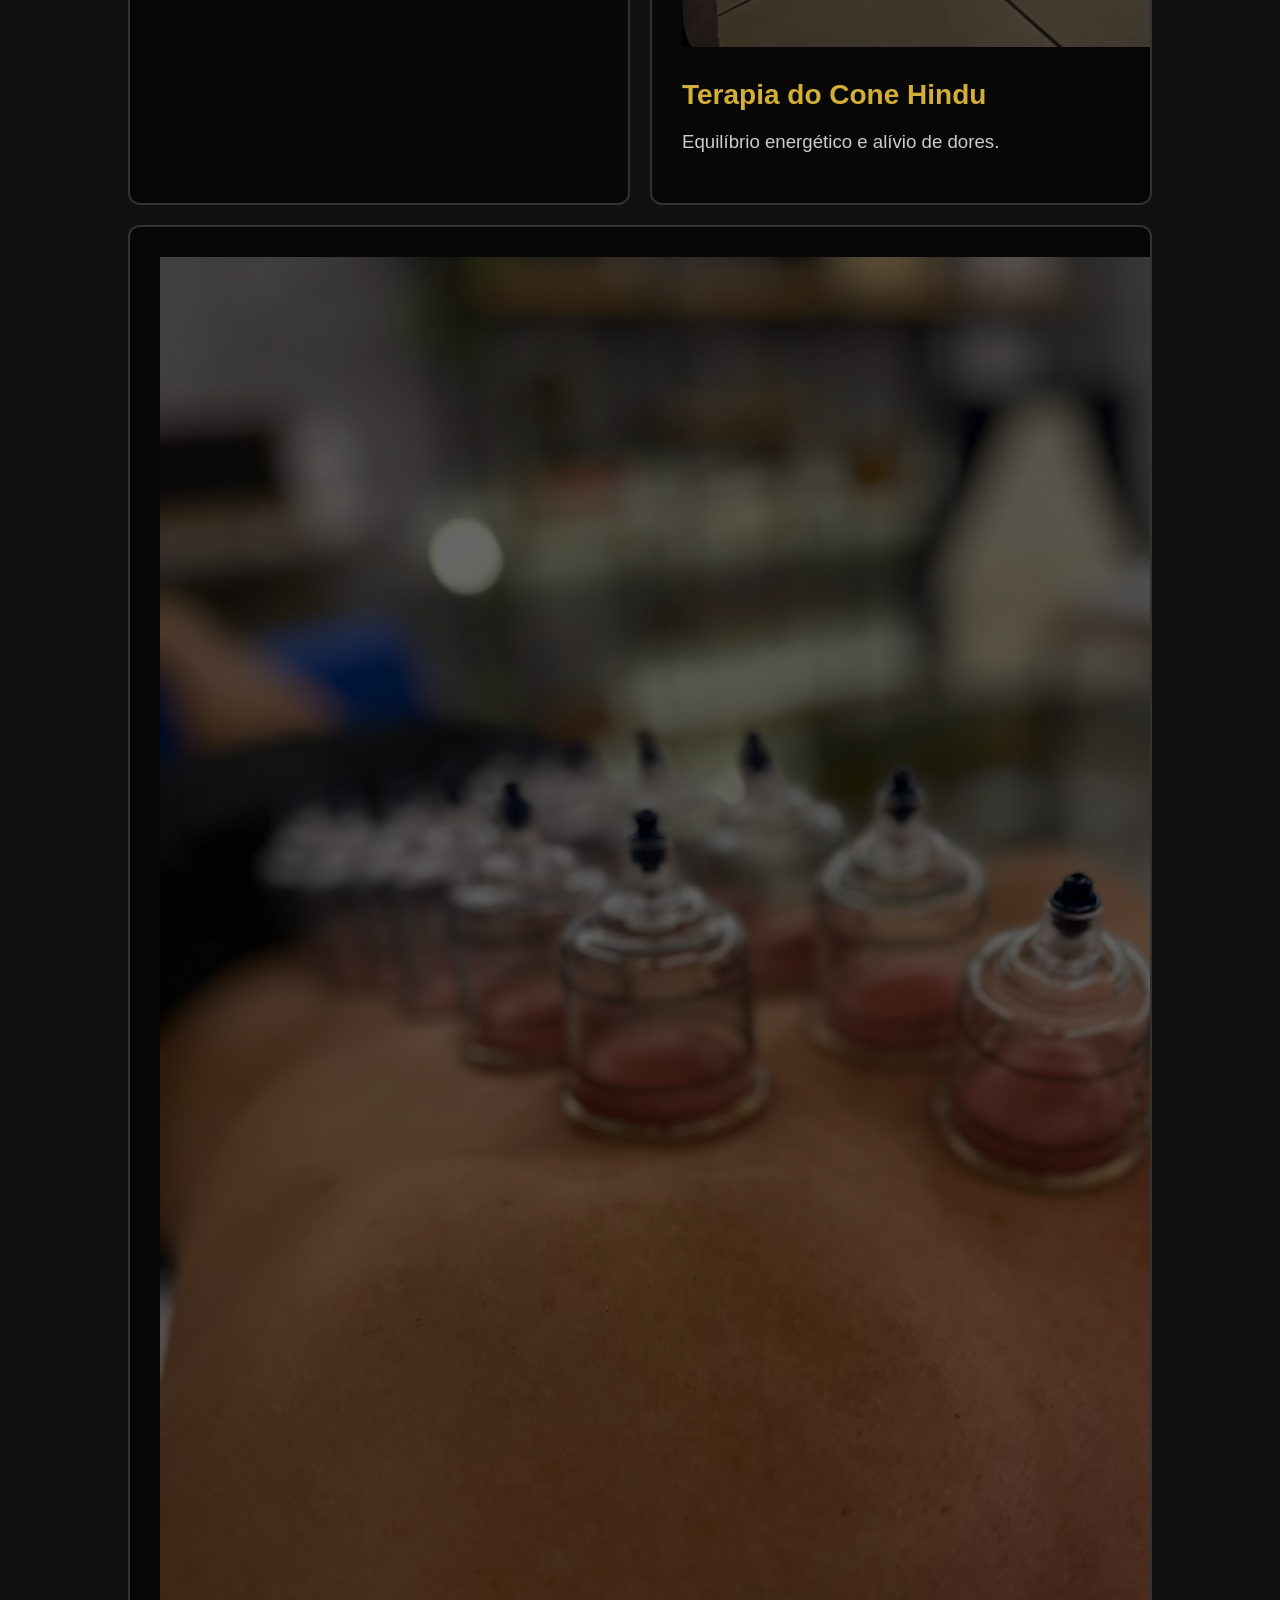
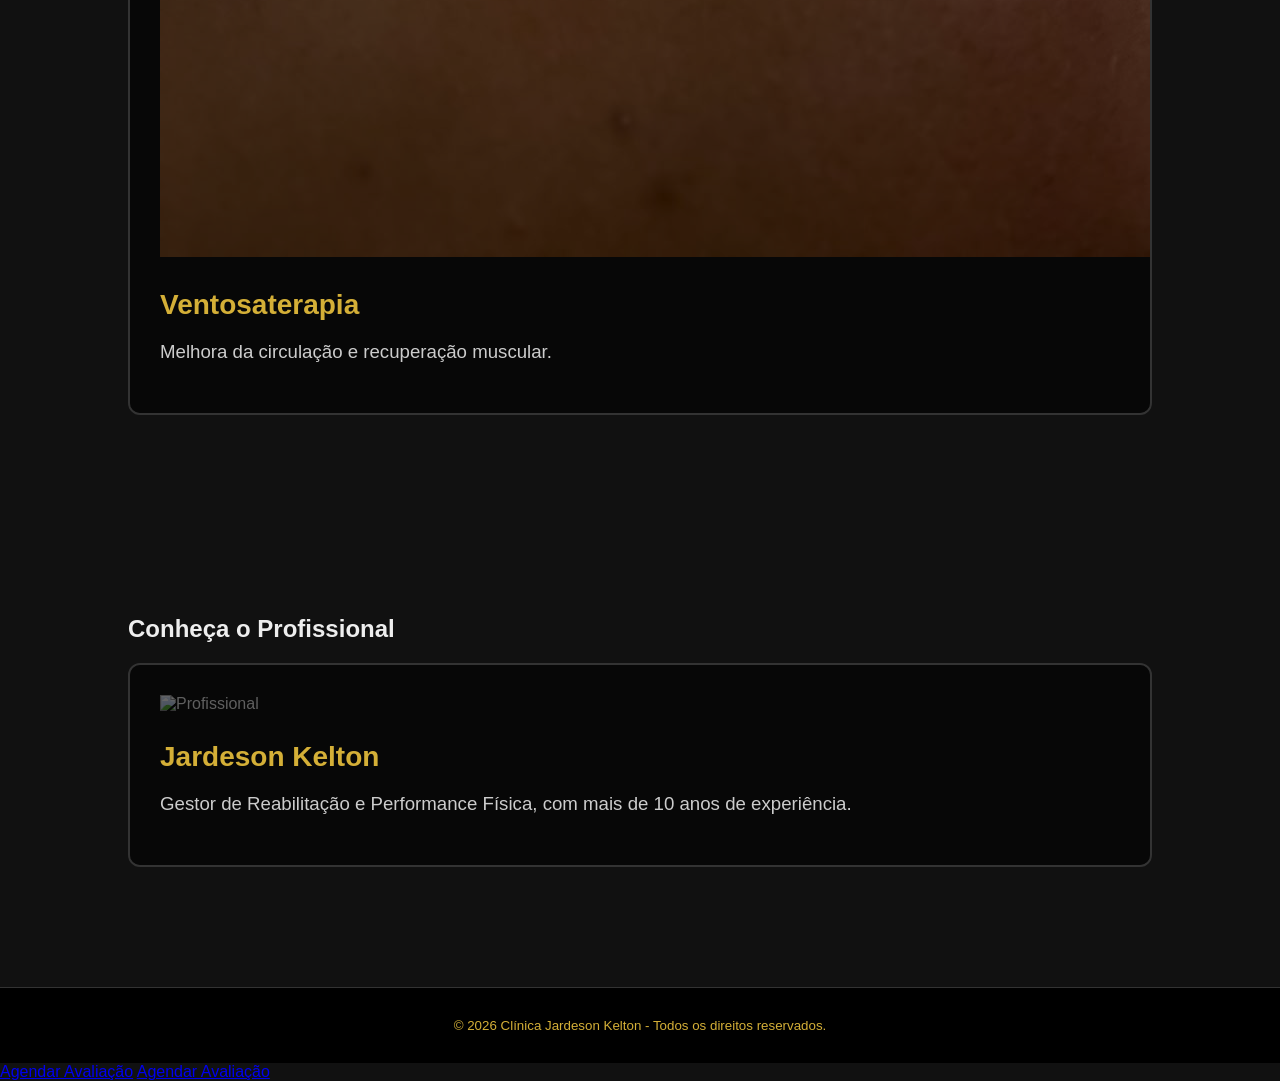
==== commit 6290bd85: "Refactor card styles and layout in index.html Updated card styles and added background images for ca" ====
--- a/index.html
+++ b/index.html
@@ -99,51 +99,61 @@
     }
 
     .cards {
-      display: flex;
-      flex-wrap: wrap;
-      gap: 20px;
-    }
-
-    .card {
-      flex: 1 1 250px;
-      background: #222;
-      padding: 20px;
-      border-radius: 10px;
-      text-align: center;
-      border: 2px solid #333;
-      transition: 0.3s;
-      opacity: 0; /* invisível até animar */
-      transform: translateY(30px);
-    }
-
-    .card.show {
-      opacity: 1;
-      transform: translateY(0);
-      transition: all 0.8s ease;
-    }
-
-    .card:hover {
-      border-color: #d4af37;
-    }
-
-    .card img {
-      width: 100%;
-      height: 200px; /* tamanho padrão das fotos dos cards */
-      object-fit: cover;
-      border-radius: 8px;
-      margin-bottom: 15px;
-      border: 2px solid #d4af37;
-    }
-
-    .card h3 {
-      color: #d4af37;
-      margin-bottom: 10px;
-    }
-
-    .card p {
-      color: #ccc;
-      font-size: 12pt;
-    }
+  display: flex;
+  flex-wrap: wrap;
+  gap: 20px;
+  justify-content: center;
+}
+
+.card {
+  flex: 1 1 300px;
+  color: #eee;
+  padding: 30px;
+  border-radius: 12px;
+  position: relative;
+  overflow: hidden;
+  border: 2px solid #333;
+  background-size: cover;
+  background-position: center;
+  transition: 0.4s;
+  opacity: 0; /* invisível até animar */
+  transform: translateY(30px);
+}
+
+.card::before {
+  content: "";
+  position: absolute;
+  inset: 0;
+  background: rgba(0, 0, 0, 0.6); /* overlay escuro */
+}
+
+.card h3, .card p {
+  position: relative;
+  z-index: 1;
+}
+
+.card.show {
+  opacity: 1;
+  transform: translateY(0);
+  transition: all 0.8s ease;
+}
+
+.card:hover {
+  border-color: #d4af37;
+  transform: scale(1.03);
+}
+
+/* Fotos de fundo */
+.card1 {
+  background-image: url('images/acolhimento.jpg');
+}
+.card2 {
+  background-image: url('images/avaliacao.jpg');
+}
+.card3 {
+  background-image: url('images/tratamento.jpg');
+}
+
 
     footer {
       background: #000;
@@ -173,23 +183,27 @@
   </section>
 
   <section class="sobre">
-    <h1>Sobre Nós</h1>
-    <p>Atendimento individualizado com protocolos eficazes, que vão desde o alívio das dores até a conquista da máxima performance.</p>
-    <div class="cards">
-      <div class="card">
-        <h3>Acolhimento e escuta atenta</h3>
-        <p>Você compartilha suas queixas e sintomas, nós entendemos o que o seu corpo realmente precisa para se recuperar.</p>
-      </div>
-      <div class="card">
-        <h3>Avaliação completa e protocolo individualizado</h3>
-        <p>Nada de soluções isoladas. Criamos um plano de tratamento estruturado de acordo com a sua condição e necessidade específica.</p>
-      </div>
-      <div class="card">
-        <h3>Tratamento integrativo e funcional</h3>
-        <p>Selecionamos os recursos terapêuticos que aceleram a regeneração, reduzem dores e fortalecem o corpo para prevenir novas lesões.</p>
-      </div>
-    </div>
-  </section>
+  <h1>Sobre Nós</h1>
+  <p>Atendimento individualizado com protocolos eficazes, que vão desde o alívio das dores até a conquista da máxima performance.</p>
+
+  <div class="cards">
+    <div class="card card1">
+      <h3>Acolhimento e escuta atenta</h3>
+      <p>Você compartilha suas queixas e sintomas, nós entendemos o que o seu corpo realmente precisa para se recuperar.</p>
+    </div>
+
+    <div class="card card2">
+      <h3>Avaliação completa e protocolo individualizado</h3>
+      <p>Nada de soluções isoladas. Criamos um plano de tratamento estruturado de acordo com a sua condição e necessidade específica.</p>
+    </div>
+
+    <div class="card card3">
+      <h3>Tratamento integrativo e funcional</h3>
+      <p>Selecionamos os recursos terapêuticos que aceleram a regeneração, reduzem dores e fortalecem o corpo para prevenir novas lesões.</p>
+    </div>
+  </div>
+</section>
+
 
   <section class="procedimentos">
     <h2>Procedimentos</h2>
@@ -228,21 +242,19 @@
   </footer>
   <a href="https://wa.me/11991890914?text=Olá%20gostaria%20de%20agendar%20uma%20avaliação" class="btn">Agendar Avaliação</a>
 
-  <script>
-    // Intersection Observer para animar os cards ao entrar na tela
-    const cards = document.querySelectorAll('.card');
-    const observer = new IntersectionObserver(entries => {
-      entries.forEach(entry => {
-        if (entry.isIntersecting) {
-          entry.target.classList.add('show');
-        }
-      });
-    }, { threshold: 0.2 });
-
-    cards.forEach(card => {
-      observer.observe(card);
+ <script>
+  const cards = document.querySelectorAll('.card');
+  const observer = new IntersectionObserver(entries => {
+    entries.forEach(entry => {
+      if (entry.isIntersecting) {
+        entry.target.classList.add('show');
+      }
     });
-  </script>
+  }, { threshold: 0.2 });
+
+  cards.forEach(card => observer.observe(card));
+</script>
+
 </body>
 </html>
 
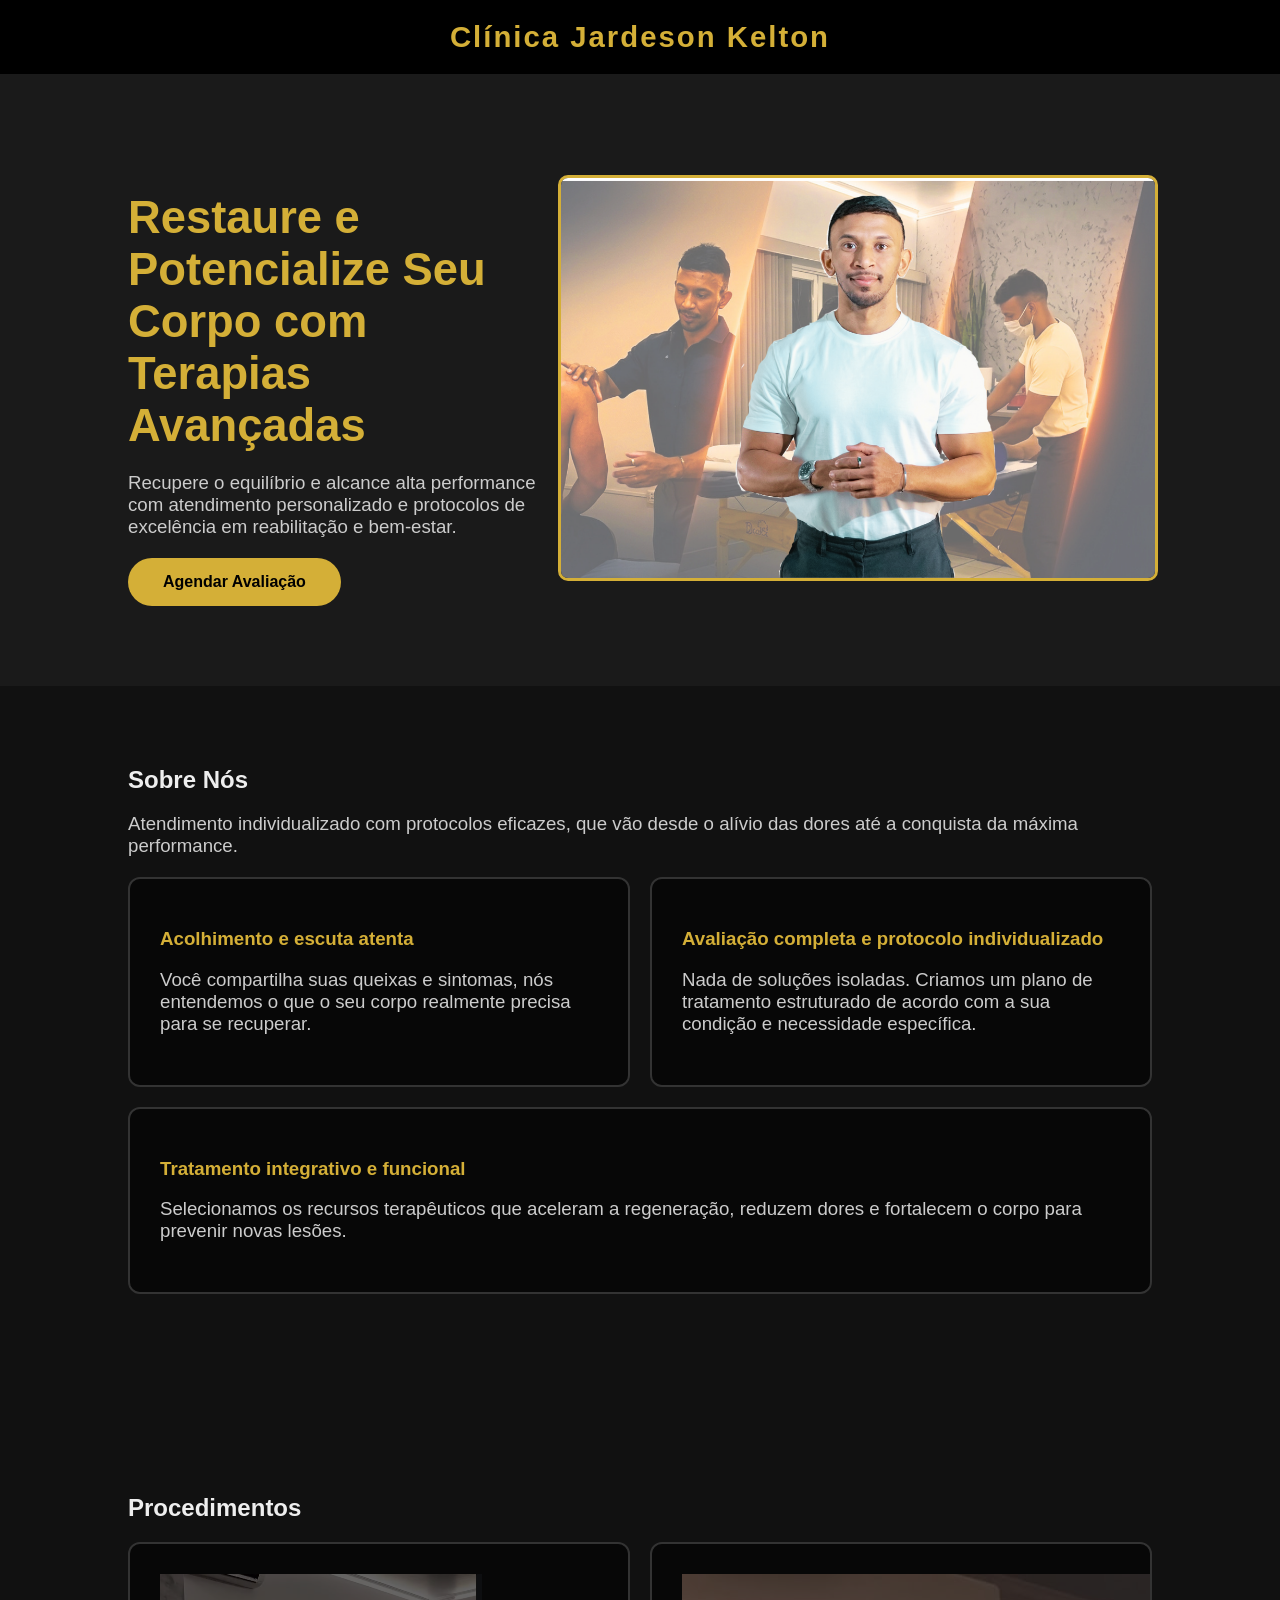
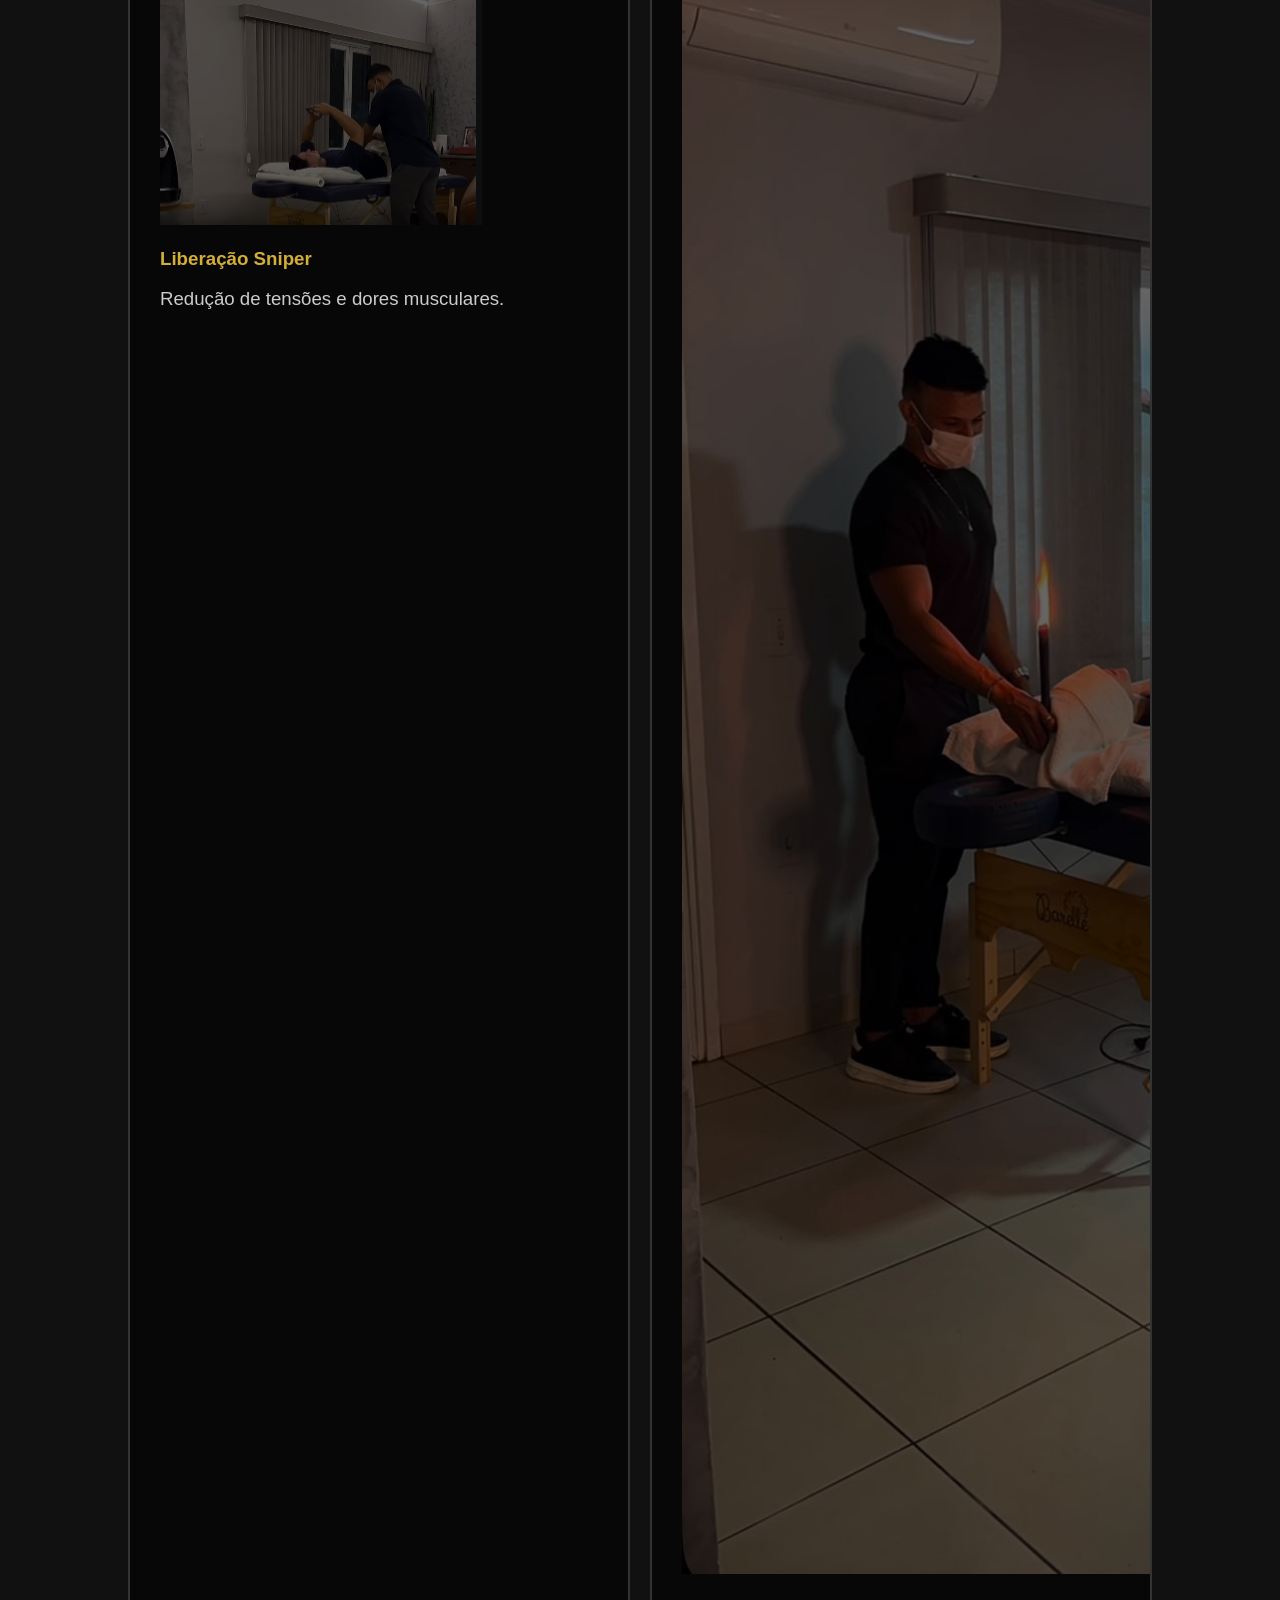
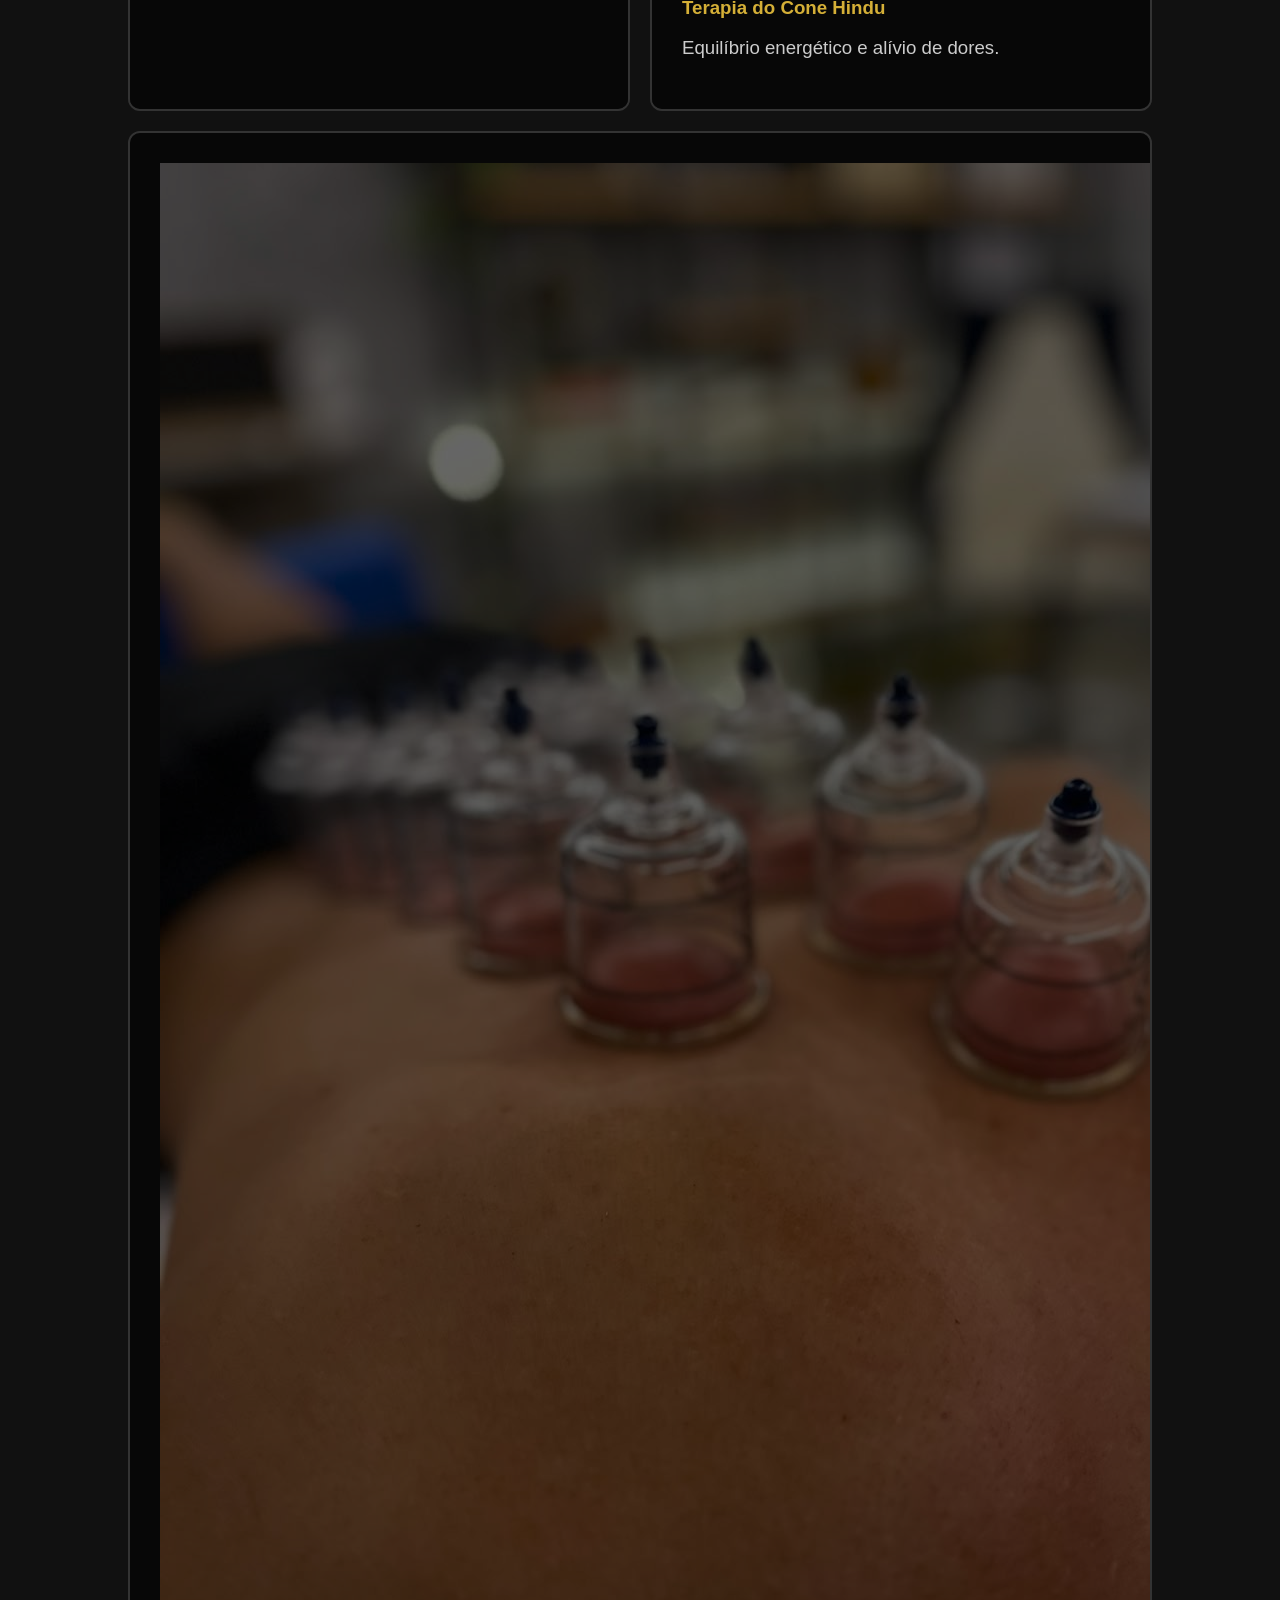
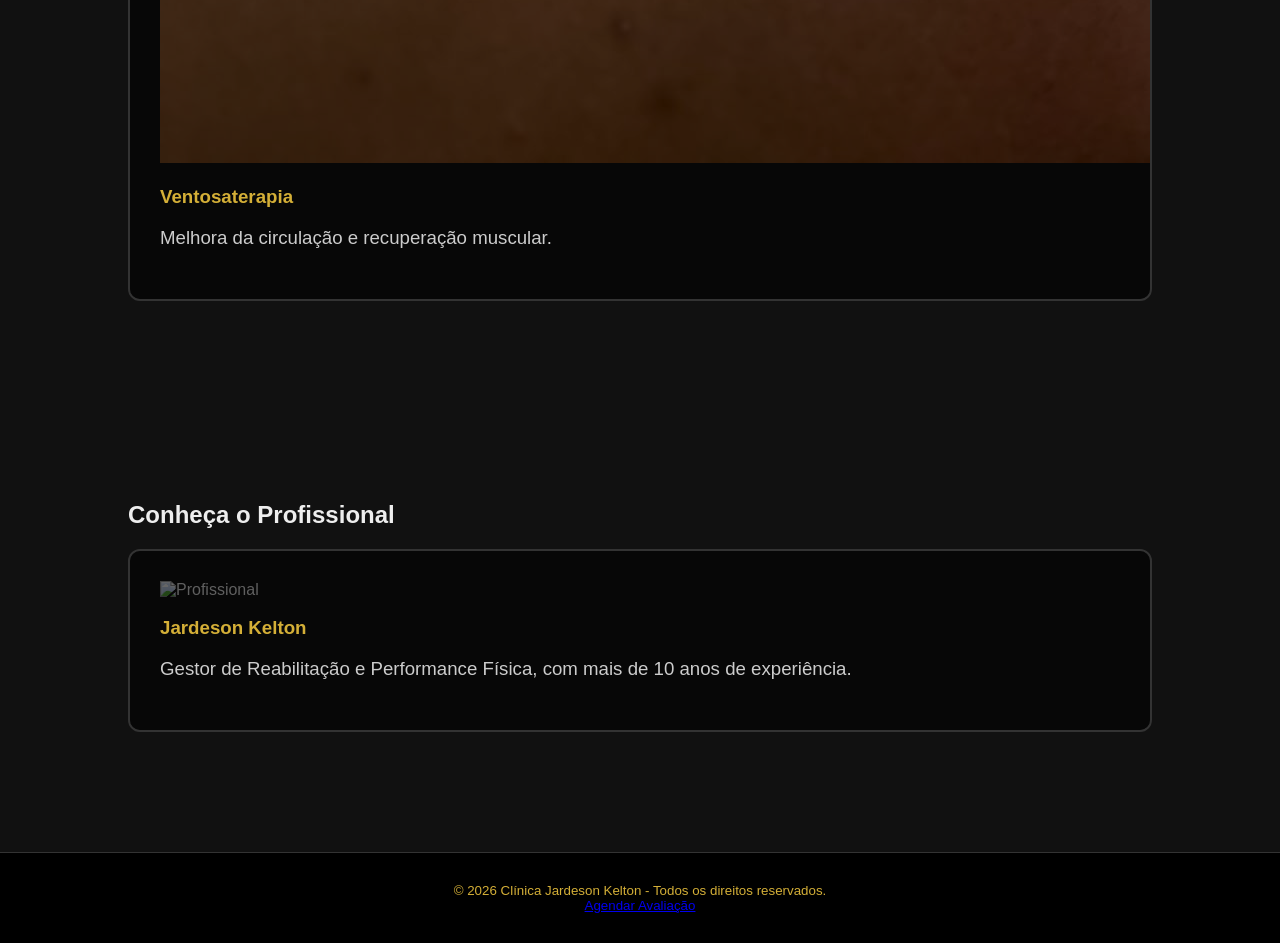
==== commit 3380a522: "Refactor CSS styles and clean up HTML structure" ====
--- a/index.html
+++ b/index.html
@@ -67,7 +67,7 @@
 
     .hero-img img {
       width: 100%;
-      height: 400px; /* tamanho padrão da foto */
+      height: 400px;
       object-fit: cover;
       border-radius: 10px;
       border: 3px solid #d4af37;
@@ -77,14 +77,8 @@
       padding: 60px 10%;
     }
 
-    section h3 {
-      font-size: 21pt;
-      margin-bottom: 20px;
+    h3 {
       color: #d4af37;
-    }
-
-    h3 {
-      color: #d4af37; /* dourado */
       margin-bottom: 10px;
     }
 
@@ -99,61 +93,60 @@
     }
 
     .cards {
-  display: flex;
-  flex-wrap: wrap;
-  gap: 20px;
-  justify-content: center;
-}
-
-.card {
-  flex: 1 1 300px;
-  color: #eee;
-  padding: 30px;
-  border-radius: 12px;
-  position: relative;
-  overflow: hidden;
-  border: 2px solid #333;
-  background-size: cover;
-  background-position: center;
-  transition: 0.4s;
-  opacity: 0; /* invisível até animar */
-  transform: translateY(30px);
-}
-
-.card::before {
-  content: "";
-  position: absolute;
-  inset: 0;
-  background: rgba(0, 0, 0, 0.6); /* overlay escuro */
-}
-
-.card h3, .card p {
-  position: relative;
-  z-index: 1;
-}
-
-.card.show {
-  opacity: 1;
-  transform: translateY(0);
-  transition: all 0.8s ease;
-}
-
-.card:hover {
-  border-color: #d4af37;
-  transform: scale(1.03);
-}
-
-/* Fotos de fundo */
-.card1 {
-  background-image: url('images/acolhimento.jpg');
-}
-.card2 {
-  background-image: url('images/avaliacao.jpg');
-}
-.card3 {
-  background-image: url('images/tratamento.jpg');
-}
-
+      display: flex;
+      flex-wrap: wrap;
+      gap: 20px;
+      justify-content: center;
+    }
+
+    .card {
+      flex: 1 1 300px;
+      color: #eee;
+      padding: 30px;
+      border-radius: 12px;
+      position: relative;
+      overflow: hidden;
+      border: 2px solid #333;
+      background-size: cover;
+      background-position: center;
+      transition: 0.4s;
+      opacity: 0; /* invisível até animar */
+      transform: translateY(30px);
+    }
+
+    .card::before {
+      content: "";
+      position: absolute;
+      inset: 0;
+      background: rgba(0, 0, 0, 0.6); /* overlay escuro */
+    }
+
+    .card h3, .card p {
+      position: relative;
+      z-index: 1;
+    }
+
+    .card.show {
+      opacity: 1;
+      transform: translateY(0);
+      transition: all 0.8s ease;
+    }
+
+    .card:hover {
+      border-color: #d4af37;
+      transform: scale(1.03);
+    }
+
+    /* Fotos de fundo da seção Sobre Nós */
+    .card1 {
+      background-image: url('images/acolhimento.jpg');
+    }
+    .card2 {
+      background-image: url('images/avaliacao.jpg');
+    }
+    .card3 {
+      background-image: url('images/tratamento.jpg');
+    }
 
     footer {
       background: #000;
@@ -183,27 +176,26 @@
   </section>
 
   <section class="sobre">
-  <h1>Sobre Nós</h1>
-  <p>Atendimento individualizado com protocolos eficazes, que vão desde o alívio das dores até a conquista da máxima performance.</p>
-
-  <div class="cards">
-    <div class="card card1">
-      <h3>Acolhimento e escuta atenta</h3>
-      <p>Você compartilha suas queixas e sintomas, nós entendemos o que o seu corpo realmente precisa para se recuperar.</p>
-    </div>
-
-    <div class="card card2">
-      <h3>Avaliação completa e protocolo individualizado</h3>
-      <p>Nada de soluções isoladas. Criamos um plano de tratamento estruturado de acordo com a sua condição e necessidade específica.</p>
-    </div>
-
-    <div class="card card3">
-      <h3>Tratamento integrativo e funcional</h3>
-      <p>Selecionamos os recursos terapêuticos que aceleram a regeneração, reduzem dores e fortalecem o corpo para prevenir novas lesões.</p>
-    </div>
-  </div>
-</section>
-
+    <h1>Sobre Nós</h1>
+    <p>Atendimento individualizado com protocolos eficazes, que vão desde o alívio das dores até a conquista da máxima performance.</p>
+
+    <div class="cards">
+      <div class="card card1">
+        <h3>Acolhimento e escuta atenta</h3>
+        <p>Você compartilha suas queixas e sintomas, nós entendemos o que o seu corpo realmente precisa para se recuperar.</p>
+      </div>
+
+      <div class="card card2">
+        <h3>Avaliação completa e protocolo individualizado</h3>
+        <p>Nada de soluções isoladas. Criamos um plano de tratamento estruturado de acordo com a sua condição e necessidade específica.</p>
+      </div>
+
+      <div class="card card3">
+        <h3>Tratamento integrativo e funcional</h3>
+        <p>Selecionamos os recursos terapêuticos que aceleram a regeneração, reduzem dores e fortalecem o corpo para prevenir novas lesões.</p>
+      </div>
+    </div>
+  </section>
 
   <section class="procedimentos">
     <h2>Procedimentos</h2>
@@ -239,26 +231,22 @@
 
   <footer>
     © 2026 Clínica Jardeson Kelton - Todos os direitos reservados.
+    <br>
+    <a href="https://wa.me/11991890914?text=Olá%20gostaria%20de%20agendar%20uma%20avaliação" class="btn">Agendar Avaliação</a>
   </footer>
-  <a href="https://wa.me/11991890914?text=Olá%20gostaria%20de%20agendar%20uma%20avaliação" class="btn">Agendar Avaliação</a>
-
- <script>
-  const cards = document.querySelectorAll('.card');
-  const observer = new IntersectionObserver(entries => {
-    entries.forEach(entry => {
-      if (entry.isIntersecting) {
-        entry.target.classList.add('show');
-      }
-    });
-  }, { threshold: 0.2 });
-
-  cards.forEach(card => observer.observe(card));
-</script>
+
+  <script>
+    const cards = document.querySelectorAll('.card');
+    const observer = new IntersectionObserver(entries => {
+      entries.forEach(entry => {
+        if (entry.isIntersecting) {
+          entry.target.classList.add('show');
+        }
+      });
+    }, { threshold: 0.2 });
+
+    cards.forEach(card => observer.observe(card));
+  </script>
 
 </body>
 </html>
-
-   <a href="https://wa.me/11991890914?text=Olá%20gostaria%20de%20agendar%20uma%20avaliação" class="btn">Agendar Avaliação</a>
-
-</body>
-</html>
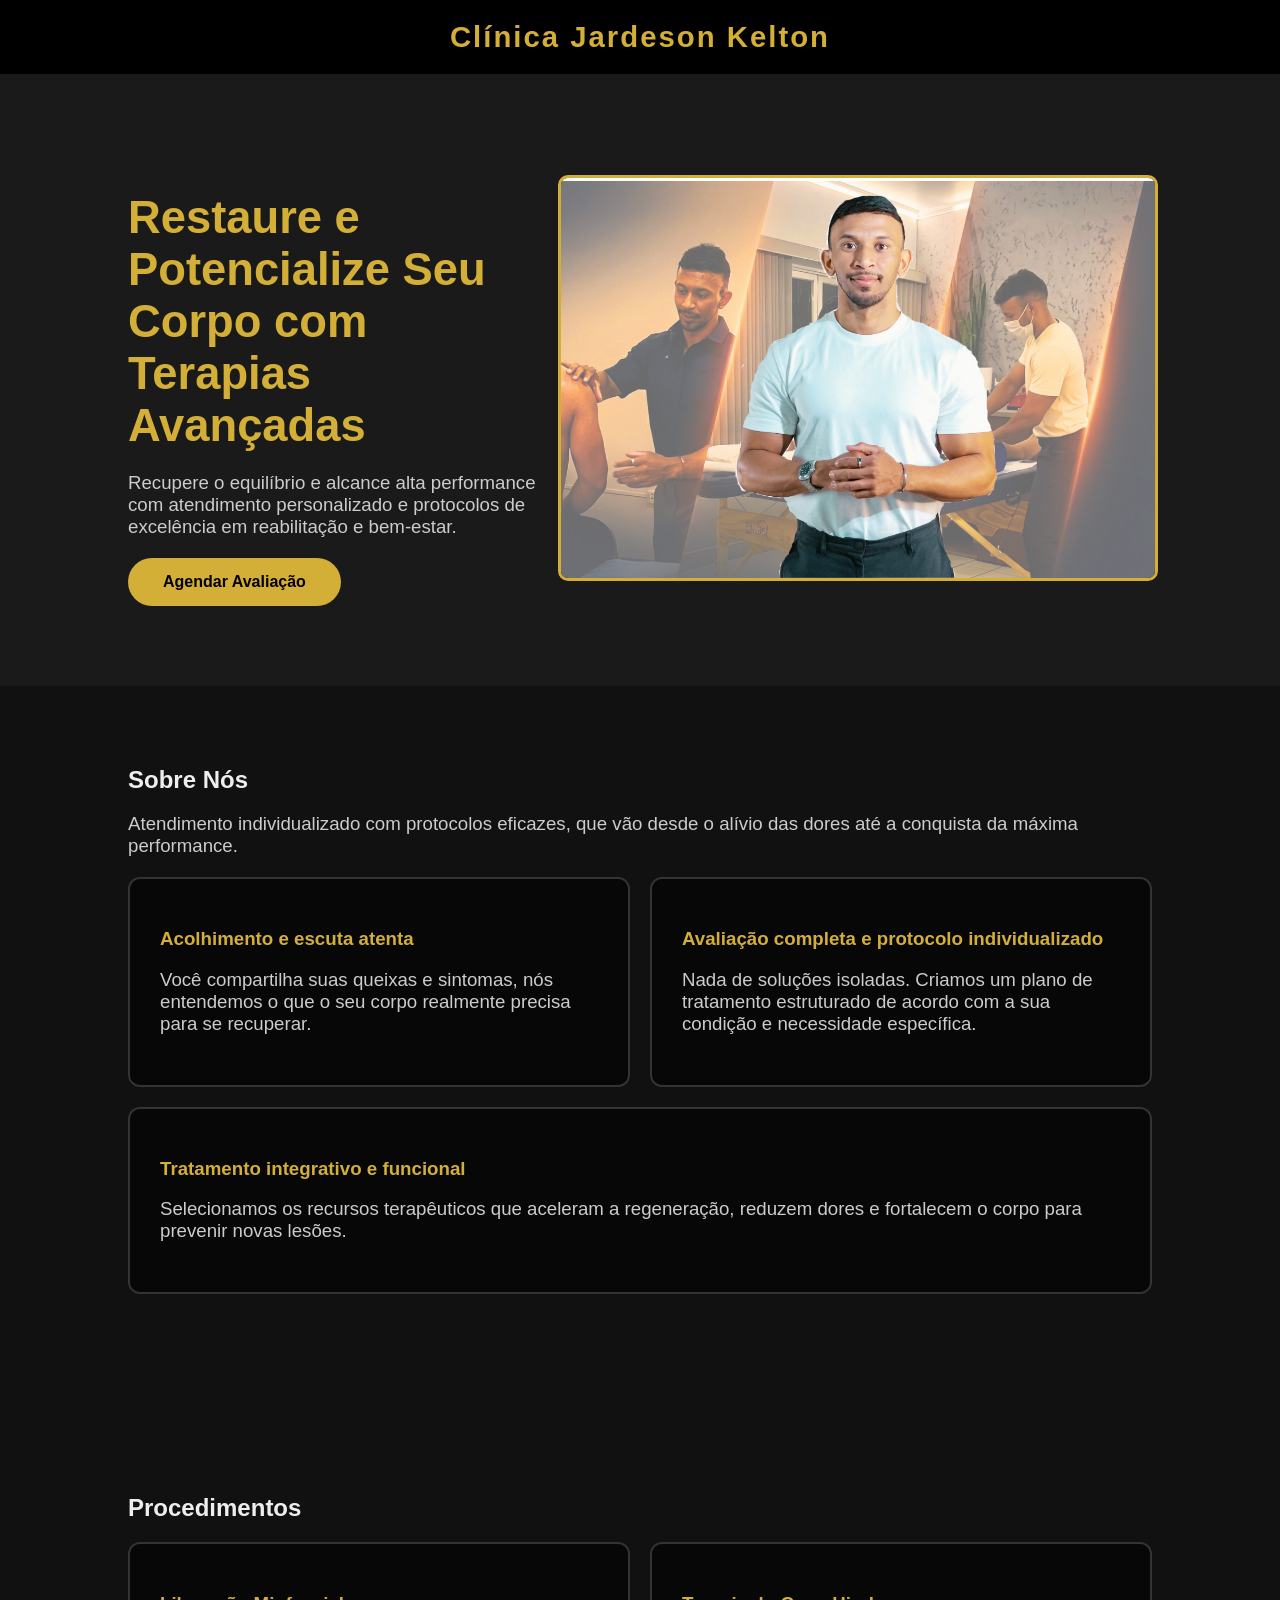
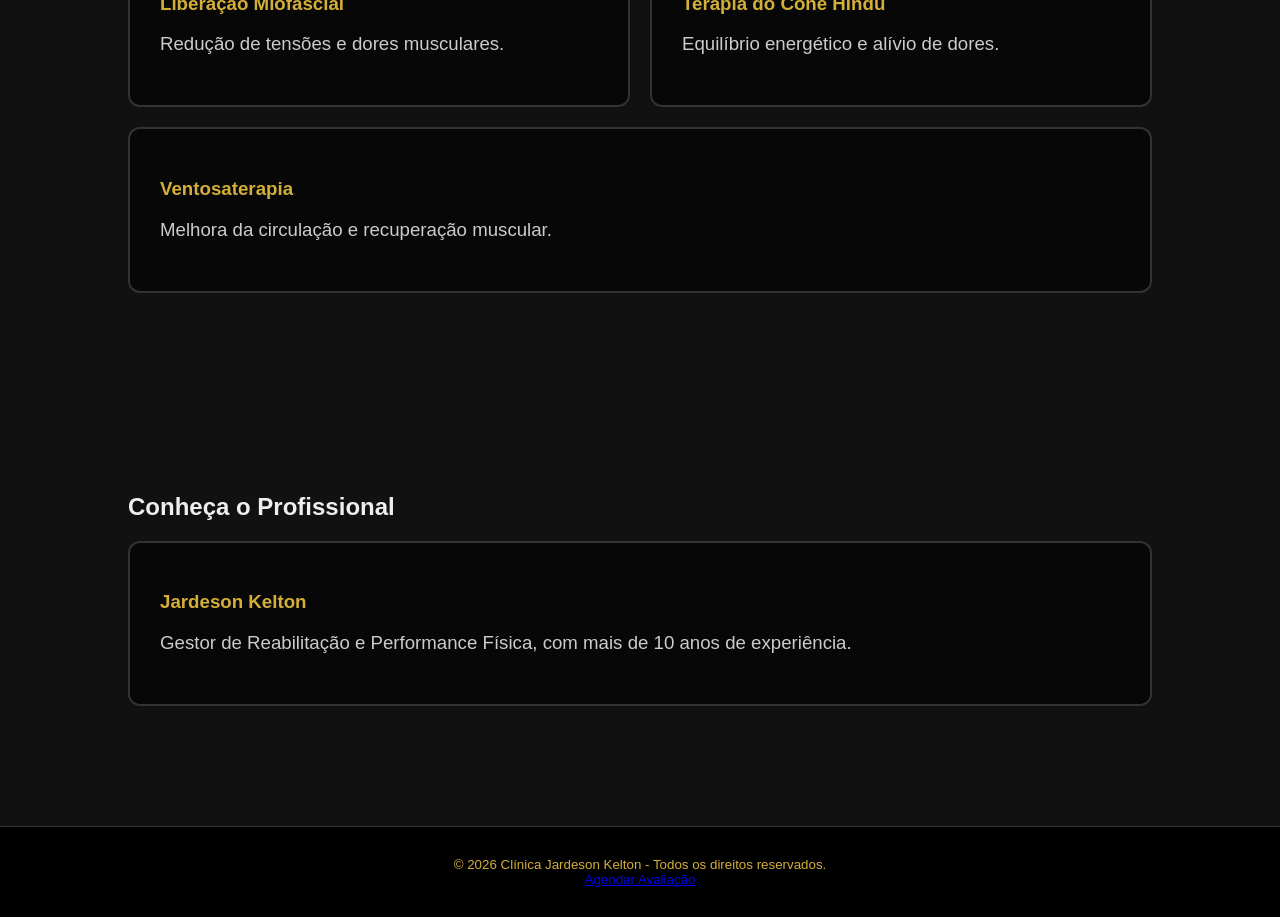
==== commit abdb6d27: "Refactor procedimentos and profissional sections in HTML" ====
--- a/index.html
+++ b/index.html
@@ -197,37 +197,34 @@
     </div>
   </section>
 
-  <section class="procedimentos">
-    <h2>Procedimentos</h2>
-    <div class="cards">
-      <div class="card">
-        <img src="images/jk3.PNG" alt="Procedimento 1">
-        <h3>Liberação Sniper</h3>
-        <p>Redução de tensões e dores musculares.</p>
-      </div>
-      <div class="card">
-        <img src="images/cone.jpeg" alt="Procedimento 2">
-        <h3>Terapia do Cone Hindu</h3>
-        <p>Equilíbrio energético e alívio de dores.</p>
-      </div>
-      <div class="card">
-        <img src="images/ventosa.jpeg" alt="Procedimento 3">
-        <h3>Ventosaterapia</h3>
-        <p>Melhora da circulação e recuperação muscular.</p>
-      </div>
-    </div>
-  </section>
-
-  <section class="profissional">
-    <h2>Conheça o Profissional</h2>
-    <div class="cards">
-      <div class="card">
-        <img src="images/foto-profissional.jpg" alt="Profissional">
-        <h3>Jardeson Kelton</h3>
-        <p>Gestor de Reabilitação e Performance Física, com mais de 10 anos de experiência.</p>
-      </div>
-    </div>
-  </section>
+ <section class="procedimentos">
+  <h2>Procedimentos</h2>
+  <div class="cards">
+    <div class="card proc1">
+      <h3>Liberação Miofascial</h3>
+      <p>Redução de tensões e dores musculares.</p>
+    </div>
+    <div class="card proc2">
+      <h3>Terapia do Cone Hindu</h3>
+      <p>Equilíbrio energético e alívio de dores.</p>
+    </div>
+    <div class="card proc3">
+      <h3>Ventosaterapia</h3>
+      <p>Melhora da circulação e recuperação muscular.</p>
+    </div>
+  </div>
+</section>
+
+<section class="profissional">
+  <h2>Conheça o Profissional</h2>
+  <div class="cards">
+    <div class="card prof">
+      <h3>Jardeson Kelton</h3>
+      <p>Gestor de Reabilitação e Performance Física, com mais de 10 anos de experiência.</p>
+    </div>
+  </div>
+</section>
+
 
   <footer>
     © 2026 Clínica Jardeson Kelton - Todos os direitos reservados.
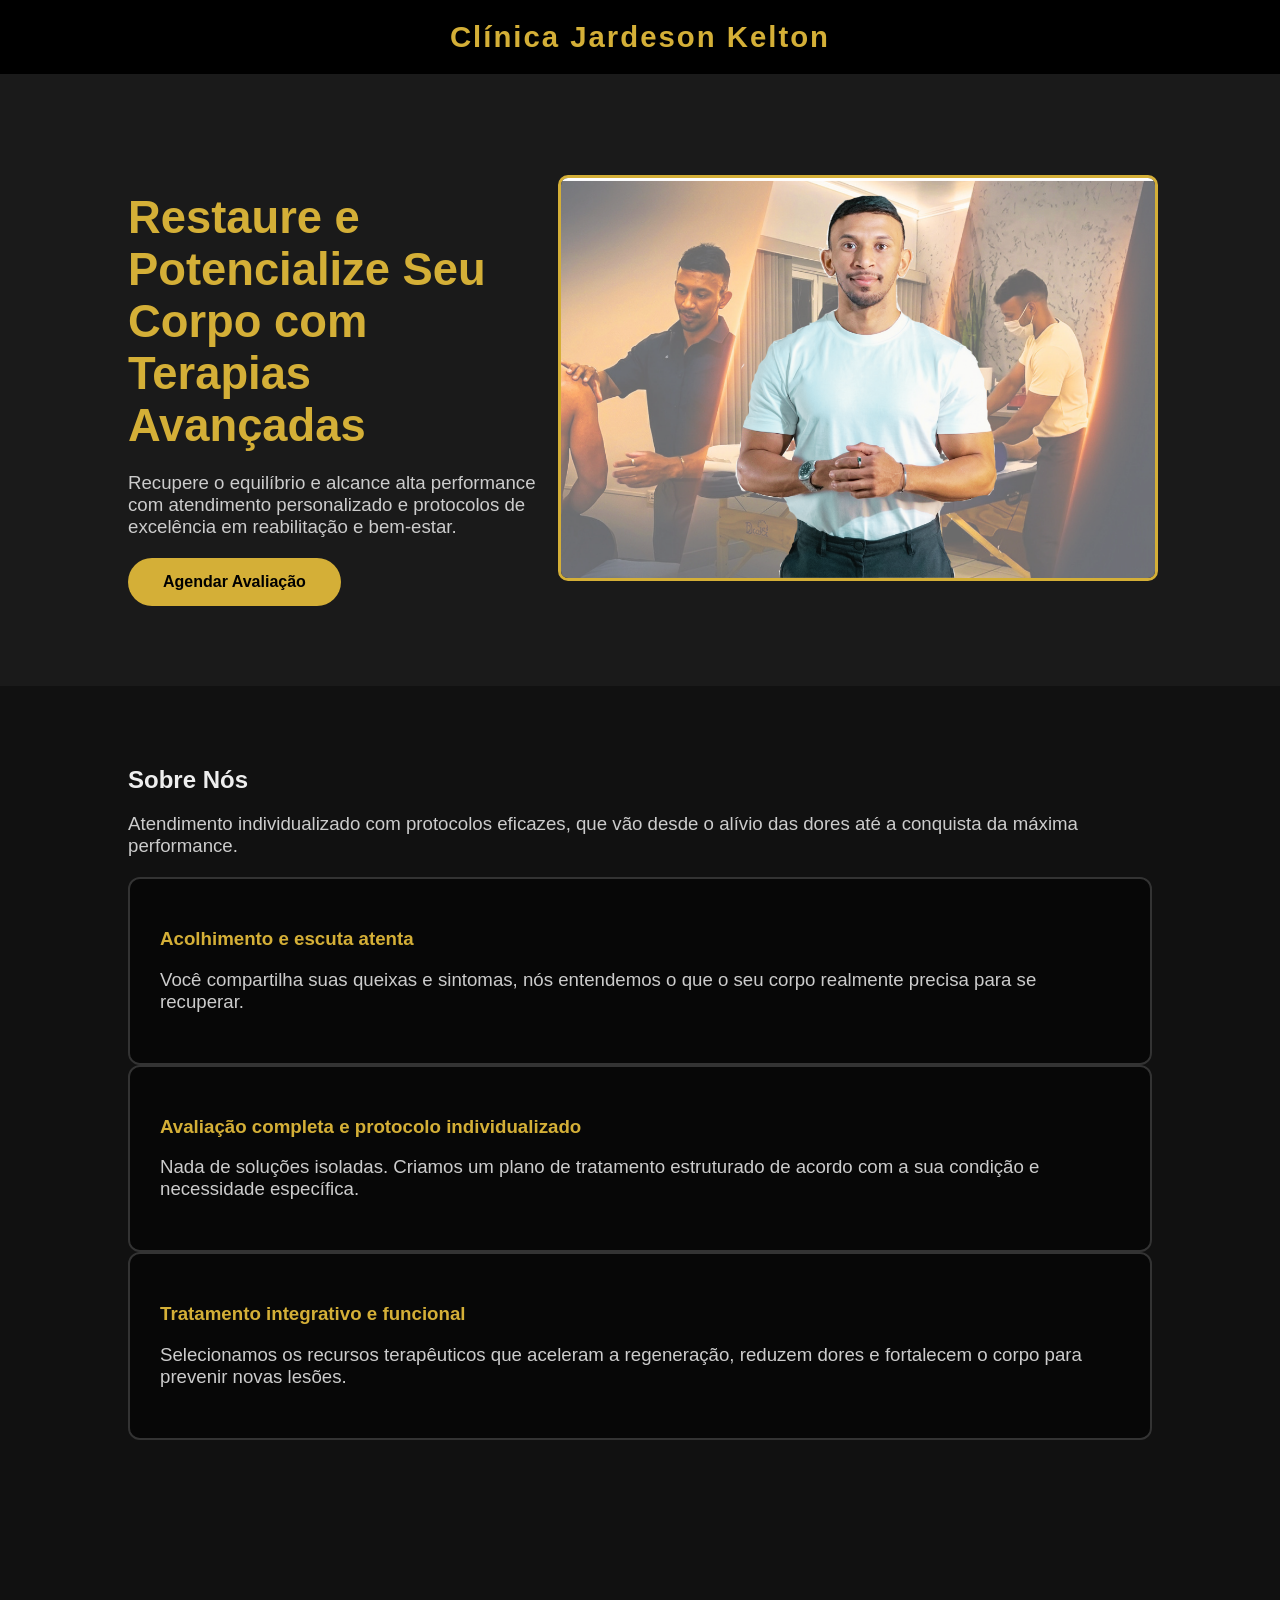
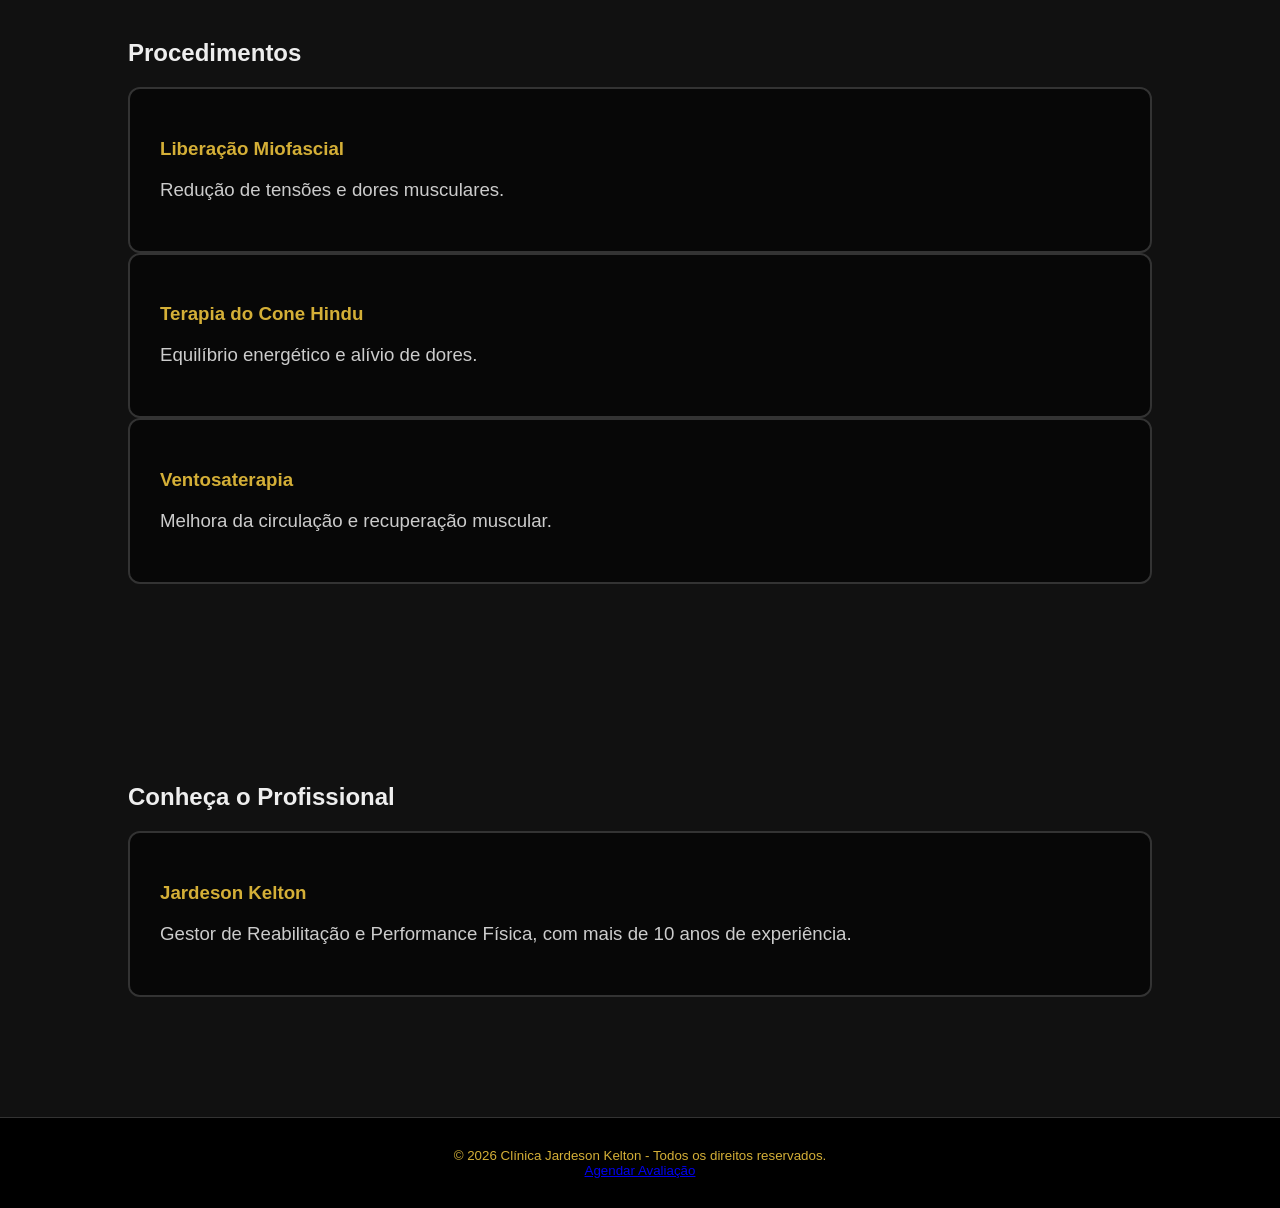
==== commit 42e57c57: "Refactor card styles and update background images" ====
--- a/index.html
+++ b/index.html
@@ -92,61 +92,50 @@
       margin-bottom: 60px;
     }
 
-    .cards {
-      display: flex;
-      flex-wrap: wrap;
-      gap: 20px;
-      justify-content: center;
-    }
-
     .card {
-      flex: 1 1 300px;
-      color: #eee;
-      padding: 30px;
-      border-radius: 12px;
-      position: relative;
-      overflow: hidden;
-      border: 2px solid #333;
-      background-size: cover;
-      background-position: center;
-      transition: 0.4s;
-      opacity: 0; /* invisível até animar */
-      transform: translateY(30px);
-    }
-
-    .card::before {
-      content: "";
-      position: absolute;
-      inset: 0;
-      background: rgba(0, 0, 0, 0.6); /* overlay escuro */
-    }
-
-    .card h3, .card p {
-      position: relative;
-      z-index: 1;
-    }
-
-    .card.show {
-      opacity: 1;
-      transform: translateY(0);
-      transition: all 0.8s ease;
-    }
-
-    .card:hover {
-      border-color: #d4af37;
-      transform: scale(1.03);
-    }
-
-    /* Fotos de fundo da seção Sobre Nós */
-    .card1 {
-      background-image: url('images/acolhimento.jpg');
-    }
-    .card2 {
-      background-image: url('images/avaliacao.jpg');
-    }
-    .card3 {
-      background-image: url('images/tratamento.jpg');
-    }
+  flex: 1 1 300px;
+  color: #eee;
+  padding: 30px;
+  border-radius: 12px;
+  position: relative;
+  overflow: hidden;
+  border: 2px solid #333;
+  background-size: cover;
+  background-position: center;
+  transition: 0.4s;
+  opacity: 0;
+  transform: translateY(30px);
+}
+
+.card::before {
+  content: "";
+  position: absolute;
+  inset: 0;
+  background: rgba(0,0,0,0.6); /* overlay escuro */
+}
+
+.card h3, .card p {
+  position: relative;
+  z-index: 1;
+}
+
+.card.show {
+  opacity: 1;
+  transform: translateY(0);
+  transition: all 0.8s ease;
+}
+
+.card:hover {
+  border-color: #d4af37;
+  transform: scale(1.03);
+}
+
+/* Fotos de fundo */
+.proc1 { background-image: url('images/liberacao.jpg'); }
+.proc2 { background-image: url('images/cone.jpg'); }
+.proc3 { background-image: url('images/ventosa.jpg'); }
+.prof  { background-image: url('images/profissional.jpg'); }
+
 
     footer {
       background: #000;
